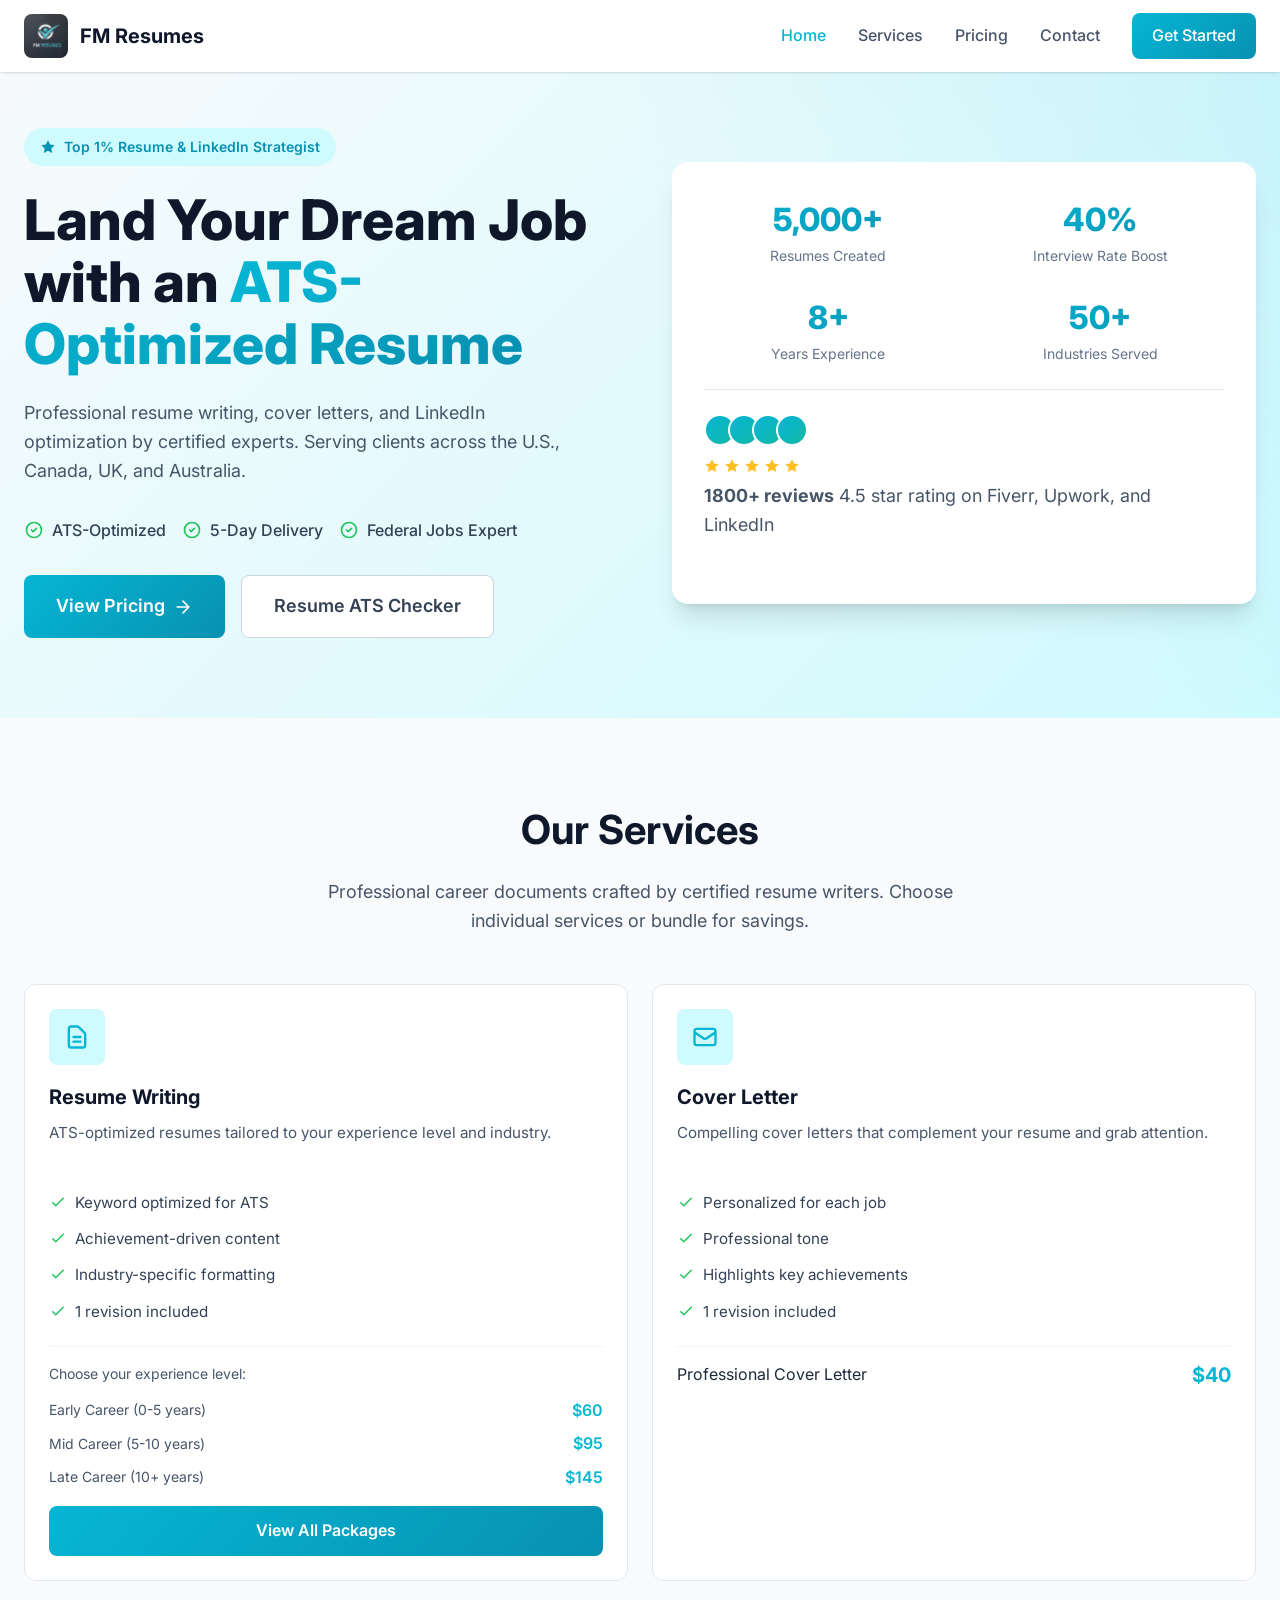
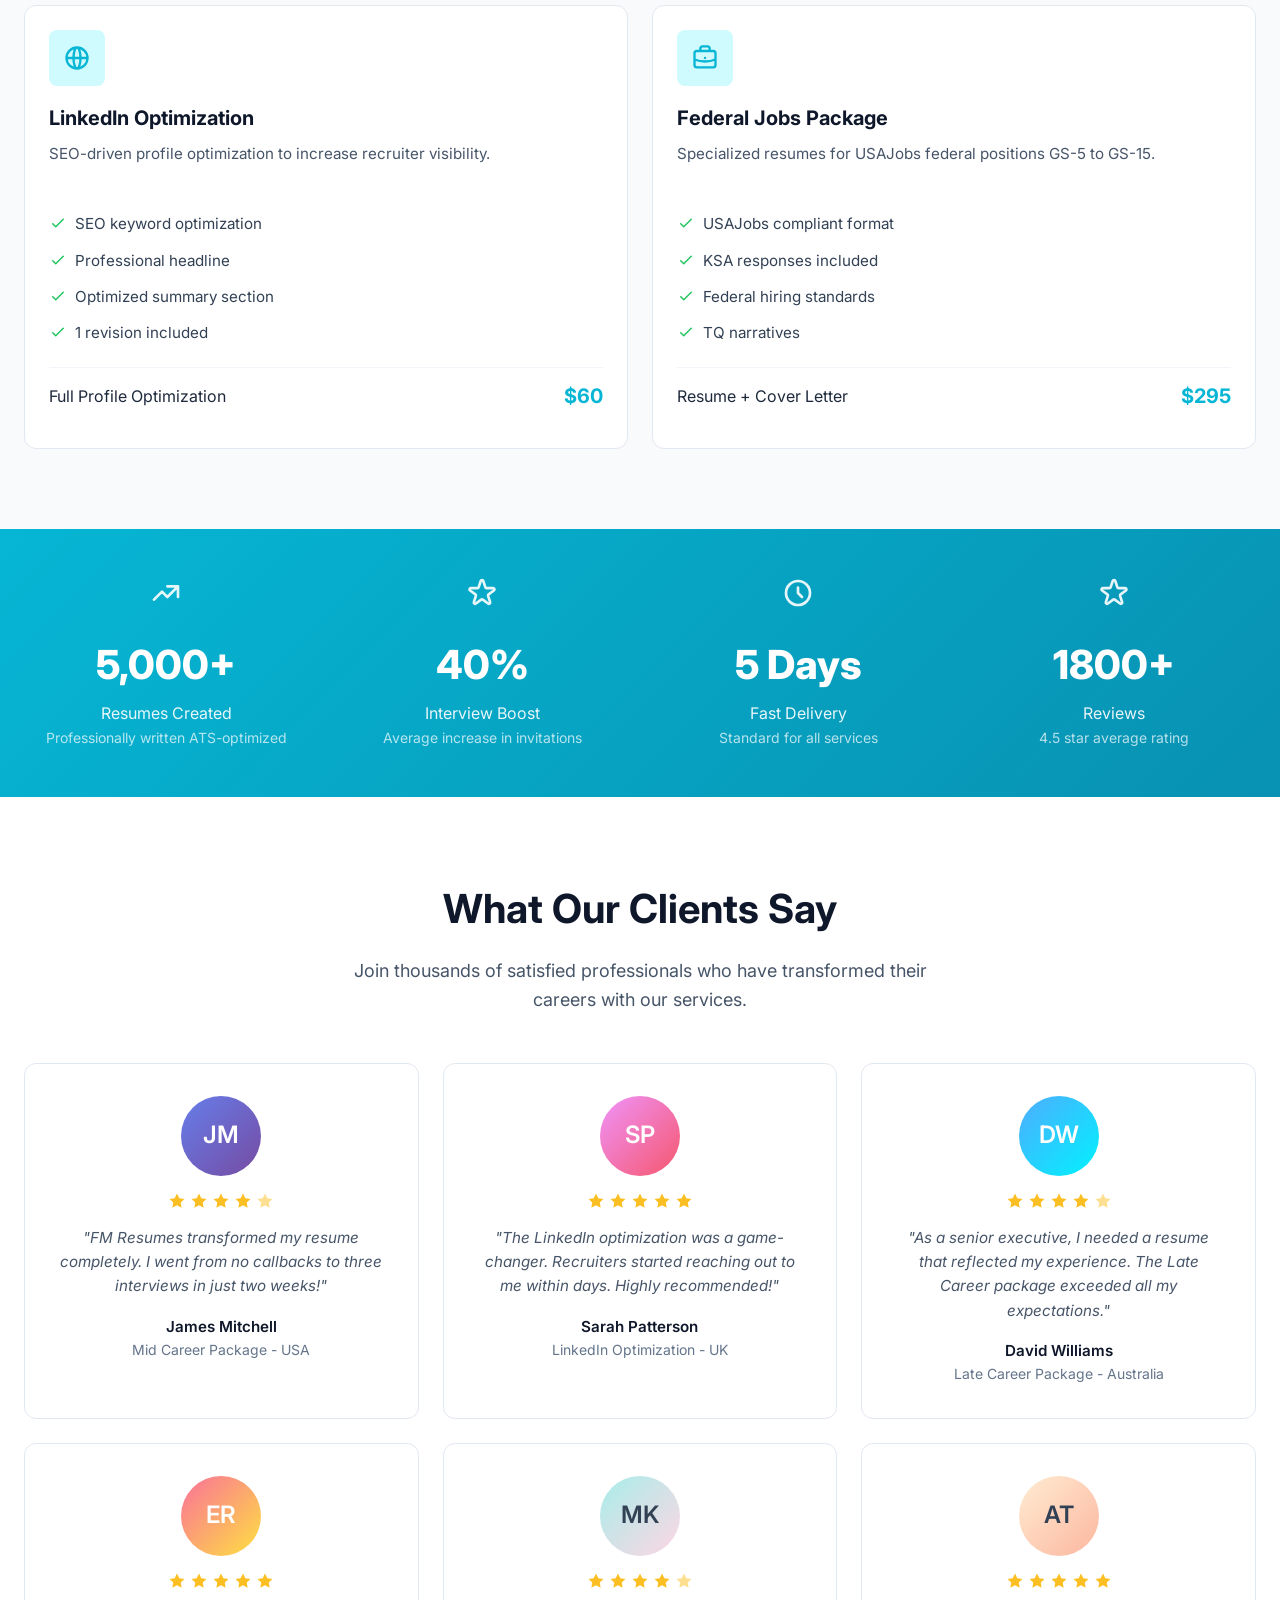
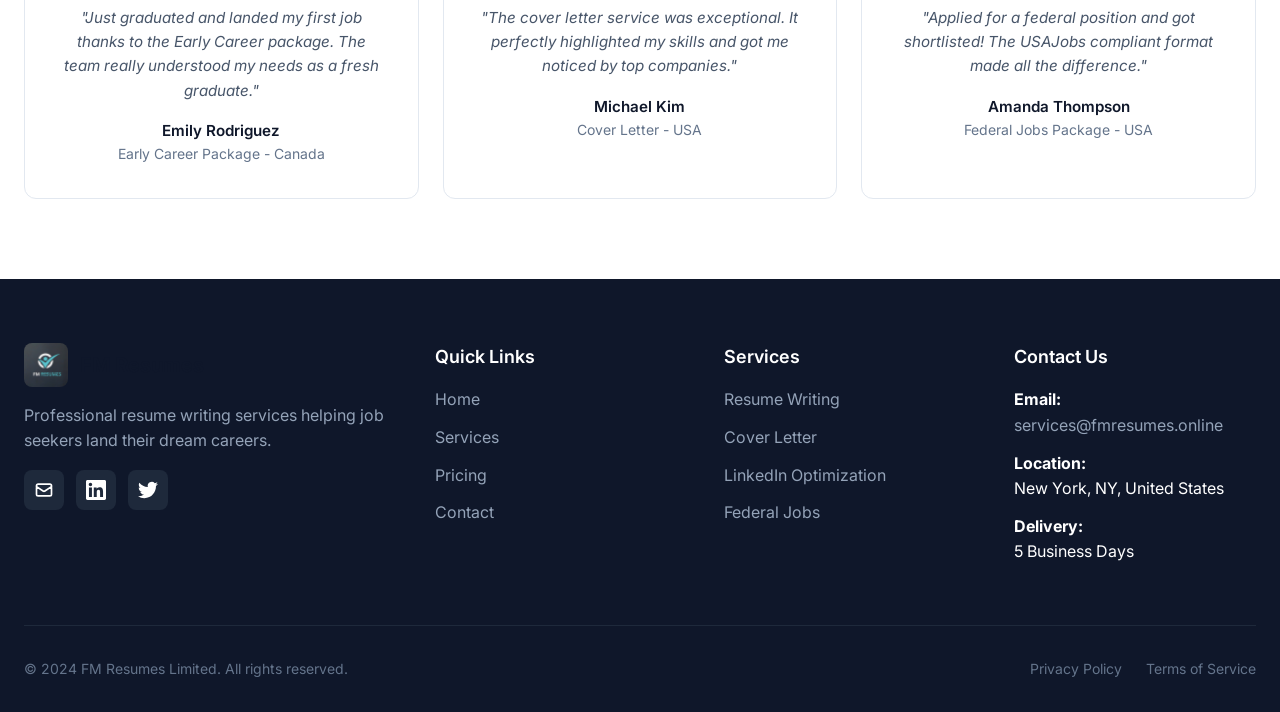
==== index.html @ dc16cf53 "Add files via upload" ====
<!DOCTYPE html>
<html lang="en">
<head>
    <link rel="icon" type="image/png" href="/favicon.png">
    <link rel="apple-touch-icon" href="/favicon.png">
    <meta charset="UTF-8">
    <meta name="viewport" content="width=device-width, initial-scale=1.0">
    <title>FM Resumes | Professional Resume Writing Services</title>
    <meta name="description" content="Professional resume writing services. ATS-optimized resumes, cover letters, and LinkedIn profiles. 5,000+ resumes created.">
    <link rel="stylesheet" href="style.css">
</head>
<body>
    <!-- Navigation -->
    <nav class="navbar">
        <div class="container">
            <a href="index.html" class="logo">
                <img src="logo.jpg" alt="FM Resumes">
                <span>FM Resumes</span>
            </a>
            <div class="nav-links">
                <a href="index.html" class="active">Home</a>
                <a href="services.html">Services</a>
                <a href="pricing.html">Pricing</a><a href="contact.html">Contact</a>
                <a href="pricing.html" class="nav-cta">Get Started</a>
            </div>
            <button class="mobile-menu-btn" aria-label="Toggle menu">
                <svg xmlns="http://www.w3.org/2000/svg" fill="none" viewBox="0 0 24 24" stroke="currentColor">
                    <path stroke-linecap="round" stroke-linejoin="round" stroke-width="2" d="M4 6h16M4 12h16M4 18h16" />
                </svg>
            </button>
        </div>
    </nav>

    <!-- Hero Section -->
    <section class="hero">
        <div class="container">
            <div class="hero-content">
                <div>
                    <div class="hero-badge">
                        <svg xmlns="http://www.w3.org/2000/svg" width="16" height="16" viewBox="0 0 24 24" fill="currentColor">
                            <path d="M12 2l3.09 6.26L22 9.27l-5 4.87 1.18 6.88L12 17.77l-6.18 3.25L7 14.14 2 9.27l6.91-1.01L12 2z"/>
                        </svg>
                        Top 1% Resume & LinkedIn Strategist
                    </div>
                    <h1>Land Your Dream Job with an <span>ATS-Optimized Resume</span></h1>
                    <p>Professional resume writing, cover letters, and LinkedIn optimization by certified experts. Serving clients across the U.S., Canada, UK, and Australia.</p>
                    <div class="hero-features">
                        <div class="hero-feature">
                            <svg xmlns="http://www.w3.org/2000/svg" fill="none" viewBox="0 0 24 24" stroke="currentColor">
                                <path stroke-linecap="round" stroke-linejoin="round" stroke-width="2" d="M9 12l2 2 4-4m6 2a9 9 0 11-18 0 9 9 0 0118 0z" />
                            </svg>
                            ATS-Optimized
                        </div>
                        <div class="hero-feature">
                            <svg xmlns="http://www.w3.org/2000/svg" fill="none" viewBox="0 0 24 24" stroke="currentColor">
                                <path stroke-linecap="round" stroke-linejoin="round" stroke-width="2" d="M9 12l2 2 4-4m6 2a9 9 0 11-18 0 9 9 0 0118 0z" />
                            </svg>
                            5-Day Delivery
                        </div>
                        <div class="hero-feature">
                            <svg xmlns="http://www.w3.org/2000/svg" fill="none" viewBox="0 0 24 24" stroke="currentColor">
                                <path stroke-linecap="round" stroke-linejoin="round" stroke-width="2" d="M9 12l2 2 4-4m6 2a9 9 0 11-18 0 9 9 0 0118 0z" />
                            </svg>
                            Federal Jobs Expert
                        </div>
                    </div>
                    <div class="hero-buttons">
                        <a href="pricing.html" class="btn btn-primary btn-large">
                            View Pricing
                            <svg xmlns="http://www.w3.org/2000/svg" width="20" height="20" viewBox="0 0 24 24" fill="none" stroke="currentColor" stroke-width="2" stroke-linecap="round" stroke-linejoin="round">
                                <path d="M5 12h14M12 5l7 7-7 7"/>
                            </svg>
                        </a>
                        <a href="ats-checker.html" class="btn btn-secondary btn-large">
                            Resume ATS Checker
                        </a>
                    </div>
                </div>
                <div class="hero-stats">
                    <div class="stats-grid">
                        <div class="stat-item">
                            <div class="stat-value">5,000+</div>
                            <div class="stat-label">Resumes Created</div>
                        </div>
                        <div class="stat-item">
                            <div class="stat-value">40%</div>
                            <div class="stat-label">Interview Rate Boost</div>
                        </div>
                        <div class="stat-item">
                            <div class="stat-value">8+</div>
                            <div class="stat-label">Years Experience</div>
                        </div>
                        <div class="stat-item">
                            <div class="stat-value">50+</div>
                            <div class="stat-label">Industries Served</div>
                        </div>
                    </div>
                    <div class="hero-testimonial">
                        <div class="avatar-group">
                            <div class="avatar"></div>
                            <div class="avatar"></div>
                            <div class="avatar"></div>
                            <div class="avatar"></div>
                        </div>
                        <div class="stars">
                            <svg xmlns="http://www.w3.org/2000/svg" viewBox="0 0 24 24"><path d="M12 2l3.09 6.26L22 9.27l-5 4.87 1.18 6.88L12 17.77l-6.18 3.25L7 14.14 2 9.27l6.91-1.01L12 2z"/></svg>
                            <svg xmlns="http://www.w3.org/2000/svg" viewBox="0 0 24 24"><path d="M12 2l3.09 6.26L22 9.27l-5 4.87 1.18 6.88L12 17.77l-6.18 3.25L7 14.14 2 9.27l6.91-1.01L12 2z"/></svg>
                            <svg xmlns="http://www.w3.org/2000/svg" viewBox="0 0 24 24"><path d="M12 2l3.09 6.26L22 9.27l-5 4.87 1.18 6.88L12 17.77l-6.18 3.25L7 14.14 2 9.27l6.91-1.01L12 2z"/></svg>
                            <svg xmlns="http://www.w3.org/2000/svg" viewBox="0 0 24 24"><path d="M12 2l3.09 6.26L22 9.27l-5 4.87 1.18 6.88L12 17.77l-6.18 3.25L7 14.14 2 9.27l6.91-1.01L12 2z"/></svg>
                            <svg xmlns="http://www.w3.org/2000/svg" viewBox="0 0 24 24"><path d="M12 2l3.09 6.26L22 9.27l-5 4.87 1.18 6.88L12 17.77l-6.18 3.25L7 14.14 2 9.27l6.91-1.01L12 2z"/></svg>
                        </div>
                        <p><strong>1800+ reviews</strong> 4.5 star rating on Fiverr, Upwork, and LinkedIn</p>
                    </div>
                </div>
            </div>
        </div>
    </section>

    <!-- Services Section -->
    <section class="section">
        <div class="container">
            <div class="section-header">
                <h2>Our Services</h2>
                <p>Professional career documents crafted by certified resume writers. Choose individual services or bundle for savings.</p>
            </div>
            <div class="grid-2">
                <div class="card">
                    <div class="card-header">
                        <div class="card-icon">
                            <svg xmlns="http://www.w3.org/2000/svg" fill="none" viewBox="0 0 24 24" stroke="currentColor">
                                <path stroke-linecap="round" stroke-linejoin="round" stroke-width="2" d="M9 12h6m-6 4h6m2 5H7a2 2 0 01-2-2V5a2 2 0 012-2h5.586a1 1 0 01.707.293l5.414 5.414a1 1 0 01.293.707V19a2 2 0 01-2 2z" />
                            </svg>
                        </div>
                        <h3>Resume Writing</h3>
                        <p>ATS-optimized resumes tailored to your experience level and industry.</p>
                    </div>
                    <div class="card-body">
                        <ul class="feature-list">
                            <li>
                                <svg xmlns="http://www.w3.org/2000/svg" fill="none" viewBox="0 0 24 24" stroke="currentColor">
                                    <path stroke-linecap="round" stroke-linejoin="round" stroke-width="2" d="M5 13l4 4L19 7" />
                                </svg>
                                Keyword optimized for ATS
                            </li>
                            <li>
                                <svg xmlns="http://www.w3.org/2000/svg" fill="none" viewBox="0 0 24 24" stroke="currentColor">
                                    <path stroke-linecap="round" stroke-linejoin="round" stroke-width="2" d="M5 13l4 4L19 7" />
                                </svg>
                                Achievement-driven content
                            </li>
                            <li>
                                <svg xmlns="http://www.w3.org/2000/svg" fill="none" viewBox="0 0 24 24" stroke="currentColor">
                                    <path stroke-linecap="round" stroke-linejoin="round" stroke-width="2" d="M5 13l4 4L19 7" />
                                </svg>
                                Industry-specific formatting
                            </li>
                            <li>
                                <svg xmlns="http://www.w3.org/2000/svg" fill="none" viewBox="0 0 24 24" stroke="currentColor">
                                    <path stroke-linecap="round" stroke-linejoin="round" stroke-width="2" d="M5 13l4 4L19 7" />
                                </svg>
                                1 revision included
                            </li>
                        </ul>
                        <div style="margin-top: 1rem; padding-top: 1rem; border-top: 1px solid var(--gray-100);">
                            <p style="font-size: 0.875rem; color: var(--gray-600); margin-bottom: 0.75rem;">Choose your experience level:</p>
                            <div style="display: flex; flex-direction: column; gap: 0.5rem;">
                                <div style="display: flex; justify-content: space-between; align-items: center;">
                                    <span style="font-size: 0.875rem; color: var(--gray-600);">Early Career (0-5 years)</span>
                                    <span style="font-weight: 600; color: var(--primary);">$60</span>
                                </div>
                                <div style="display: flex; justify-content: space-between; align-items: center;">
                                    <span style="font-size: 0.875rem; color: var(--gray-600);">Mid Career (5-10 years)</span>
                                    <span style="font-weight: 600; color: var(--primary);">$95</span>
                                </div>
                                <div style="display: flex; justify-content: space-between; align-items: center;">
                                    <span style="font-size: 0.875rem; color: var(--gray-600);">Late Career (10+ years)</span>
                                    <span style="font-weight: 600; color: var(--primary);">$145</span>
                                </div>
                            </div>
                        </div>
                        <div style="margin-top: 1rem;">
                            <a href="pricing.html" class="btn btn-primary btn-full">View All Packages</a>
                        </div>
                    </div>
                </div>

                <div class="card">
                    <div class="card-header">
                        <div class="card-icon">
                            <svg xmlns="http://www.w3.org/2000/svg" fill="none" viewBox="0 0 24 24" stroke="currentColor">
                                <path stroke-linecap="round" stroke-linejoin="round" stroke-width="2" d="M3 8l7.89 5.26a2 2 0 002.22 0L21 8M5 19h14a2 2 0 002-2V7a2 2 0 00-2-2H5a2 2 0 00-2 2v10a2 2 0 002 2z" />
                            </svg>
                        </div>
                        <h3>Cover Letter</h3>
                        <p>Compelling cover letters that complement your resume and grab attention.</p>
                    </div>
                    <div class="card-body">
                        <ul class="feature-list">
                            <li>
                                <svg xmlns="http://www.w3.org/2000/svg" fill="none" viewBox="0 0 24 24" stroke="currentColor">
                                    <path stroke-linecap="round" stroke-linejoin="round" stroke-width="2" d="M5 13l4 4L19 7" />
                                </svg>
                                Personalized for each job
                            </li>
                            <li>
                                <svg xmlns="http://www.w3.org/2000/svg" fill="none" viewBox="0 0 24 24" stroke="currentColor">
                                    <path stroke-linecap="round" stroke-linejoin="round" stroke-width="2" d="M5 13l4 4L19 7" />
                                </svg>
                                Professional tone
                            </li>
                            <li>
                                <svg xmlns="http://www.w3.org/2000/svg" fill="none" viewBox="0 0 24 24" stroke="currentColor">
                                    <path stroke-linecap="round" stroke-linejoin="round" stroke-width="2" d="M5 13l4 4L19 7" />
                                </svg>
                                Highlights key achievements
                            </li>
                            <li>
                                <svg xmlns="http://www.w3.org/2000/svg" fill="none" viewBox="0 0 24 24" stroke="currentColor">
                                    <path stroke-linecap="round" stroke-linejoin="round" stroke-width="2" d="M5 13l4 4L19 7" />
                                </svg>
                                1 revision included
                            </li>
                        </ul>
                        <div class="pricing-row">
                            <span>Professional Cover Letter</span>
                            <span class="price">$40</span>
                        </div>
                    </div>
                </div>

                <div class="card">
                    <div class="card-header">
                        <div class="card-icon">
                            <svg xmlns="http://www.w3.org/2000/svg" fill="none" viewBox="0 0 24 24" stroke="currentColor">
                                <path stroke-linecap="round" stroke-linejoin="round" stroke-width="2" d="M21 12a9 9 0 01-9 9m9-9a9 9 0 00-9-9m9 9H3m9 9a9 9 0 01-9-9m9 9c1.657 0 3-4.03 3-9s-1.343-9-3-9m0 18c-1.657 0-3-4.03-3-9s1.343-9 3-9m-9 9a9 9 0 019-9" />
                            </svg>
                        </div>
                        <h3>LinkedIn Optimization</h3>
                        <p>SEO-driven profile optimization to increase recruiter visibility.</p>
                    </div>
                    <div class="card-body">
                        <ul class="feature-list">
                            <li>
                                <svg xmlns="http://www.w3.org/2000/svg" fill="none" viewBox="0 0 24 24" stroke="currentColor">
                                    <path stroke-linecap="round" stroke-linejoin="round" stroke-width="2" d="M5 13l4 4L19 7" />
                                </svg>
                                SEO keyword optimization
                            </li>
                            <li>
                                <svg xmlns="http://www.w3.org/2000/svg" fill="none" viewBox="0 0 24 24" stroke="currentColor">
                                    <path stroke-linecap="round" stroke-linejoin="round" stroke-width="2" d="M5 13l4 4L19 7" />
                                </svg>
                                Professional headline
                            </li>
                            <li>
                                <svg xmlns="http://www.w3.org/2000/svg" fill="none" viewBox="0 0 24 24" stroke="currentColor">
                                    <path stroke-linecap="round" stroke-linejoin="round" stroke-width="2" d="M5 13l4 4L19 7" />
                                </svg>
                                Optimized summary section
                            </li>
                            <li>
                                <svg xmlns="http://www.w3.org/2000/svg" fill="none" viewBox="0 0 24 24" stroke="currentColor">
                                    <path stroke-linecap="round" stroke-linejoin="round" stroke-width="2" d="M5 13l4 4L19 7" />
                                </svg>
                                1 revision included
                            </li>
                        </ul>
                        <div class="pricing-row">
                            <span>Full Profile Optimization</span>
                            <span class="price">$60</span>
                        </div>
                    </div>
                </div>

                <div class="card">
                    <div class="card-header">
                        <div class="card-icon">
                            <svg xmlns="http://www.w3.org/2000/svg" fill="none" viewBox="0 0 24 24" stroke="currentColor">
                                <path stroke-linecap="round" stroke-linejoin="round" stroke-width="2" d="M21 13.255A23.931 23.931 0 0112 15c-3.183 0-6.22-.62-9-1.745M16 6V4a2 2 0 00-2-2h-4a2 2 0 00-2 2v2m4 6h.01M5 20h14a2 2 0 002-2V8a2 2 0 00-2-2H5a2 2 0 00-2 2v10a2 2 0 002 2z" />
                            </svg>
                        </div>
                        <h3>Federal Jobs Package</h3>
                        <p>Specialized resumes for USAJobs federal positions GS-5 to GS-15.</p>
                    </div>
                    <div class="card-body">
                        <ul class="feature-list">
                            <li>
                                <svg xmlns="http://www.w3.org/2000/svg" fill="none" viewBox="0 0 24 24" stroke="currentColor">
                                    <path stroke-linecap="round" stroke-linejoin="round" stroke-width="2" d="M5 13l4 4L19 7" />
                                </svg>
                                USAJobs compliant format
                            </li>
                            <li>
                                <svg xmlns="http://www.w3.org/2000/svg" fill="none" viewBox="0 0 24 24" stroke="currentColor">
                                    <path stroke-linecap="round" stroke-linejoin="round" stroke-width="2" d="M5 13l4 4L19 7" />
                                </svg>
                                KSA responses included
                            </li>
                            <li>
                                <svg xmlns="http://www.w3.org/2000/svg" fill="none" viewBox="0 0 24 24" stroke="currentColor">
                                    <path stroke-linecap="round" stroke-linejoin="round" stroke-width="2" d="M5 13l4 4L19 7" />
                                </svg>
                                Federal hiring standards
                            </li>
                            <li>
                                <svg xmlns="http://www.w3.org/2000/svg" fill="none" viewBox="0 0 24 24" stroke="currentColor">
                                    <path stroke-linecap="round" stroke-linejoin="round" stroke-width="2" d="M5 13l4 4L19 7" />
                                </svg>
                                TQ narratives
                            </li>
                        </ul>
                        <div class="pricing-row">
                            <span>Resume + Cover Letter</span>
                            <span class="price">$295</span>
                        </div>
                    </div>
                </div>
            </div>
        </div>
    </section>

    <!-- Stats Bar -->
    <section class="stats-bar">
        <div class="container">
            <div class="stats-bar-grid">
                <div class="stats-bar-item">
                    <svg xmlns="http://www.w3.org/2000/svg" fill="none" viewBox="0 0 24 24" stroke="currentColor">
                        <path stroke-linecap="round" stroke-linejoin="round" stroke-width="2" d="M13 7h8m0 0v8m0-8l-8 8-4-4-6 6" />
                    </svg>
                    <div class="stats-bar-value">5,000+</div>
                    <div class="stats-bar-label">Resumes Created</div>
                    <div class="stats-bar-desc">Professionally written ATS-optimized</div>
                </div>
                <div class="stats-bar-item">
                    <svg xmlns="http://www.w3.org/2000/svg" fill="none" viewBox="0 0 24 24" stroke="currentColor">
                        <path stroke-linecap="round" stroke-linejoin="round" stroke-width="2" d="M11.049 2.927c.3-.921 1.603-.921 1.902 0l1.519 4.674a1 1 0 00.95.69h4.915c.969 0 1.371 1.24.588 1.81l-3.976 2.888a1 1 0 00-.363 1.118l1.518 4.674c.3.922-.755 1.688-1.538 1.118l-3.976-2.888a1 1 0 00-1.176 0l-3.976 2.888c-.783.57-1.838-.197-1.538-1.118l1.518-4.674a1 1 0 00-.363-1.118l-3.976-2.888c-.784-.57-.38-1.81.588-1.81h4.914a1 1 0 00.951-.69l1.519-4.674z" />
                    </svg>
                    <div class="stats-bar-value">40%</div>
                    <div class="stats-bar-label">Interview Boost</div>
                    <div class="stats-bar-desc">Average increase in invitations</div>
                </div>
                <div class="stats-bar-item">
                    <svg xmlns="http://www.w3.org/2000/svg" fill="none" viewBox="0 0 24 24" stroke="currentColor">
                        <path stroke-linecap="round" stroke-linejoin="round" stroke-width="2" d="M12 8v4l3 3m6-3a9 9 0 11-18 0 9 9 0 0118 0z" />
                    </svg>
                    <div class="stats-bar-value">5 Days</div>
                    <div class="stats-bar-label">Fast Delivery</div>
                    <div class="stats-bar-desc">Standard for all services</div>
                </div>
                <div class="stats-bar-item">
                    <svg xmlns="http://www.w3.org/2000/svg" fill="none" viewBox="0 0 24 24" stroke="currentColor">
                        <path stroke-linecap="round" stroke-linejoin="round" stroke-width="2" d="M11.049 2.927c.3-.921 1.603-.921 1.902 0l1.519 4.674a1 1 0 00.95.69h4.915c.969 0 1.371 1.24.588 1.81l-3.976 2.888a1 1 0 00-.363 1.118l1.518 4.674c.3.922-.755 1.688-1.538 1.118l-3.976-2.888a1 1 0 00-1.176 0l-3.976 2.888c-.783.57-1.838-.197-1.538-1.118l1.518-4.674a1 1 0 00-.363-1.118l-3.976-2.888c-.784-.57-.38-1.81.588-1.81h4.914a1 1 0 00.951-.69l1.519-4.674z" />
                    </svg>
                    <div class="stats-bar-value">1800+</div>
                    <div class="stats-bar-label">Reviews</div>
                    <div class="stats-bar-desc">4.5 star average rating</div>
                </div>
            </div>
        </div>
    </section>


    <!-- Testimonials Section -->
    <section class="section" style="background: var(--white);">
        <div class="container">
            <div class="section-header">
                <h2>What Our Clients Say</h2>
                <p>Join thousands of satisfied professionals who have transformed their careers with our services.</p>
            </div>
            <div class="grid-3">
                <!-- Testimonial 1 -->
                <div class="card" style="text-align: center; padding: 2rem;">
                    <div style="width: 80px; height: 80px; border-radius: 50%; background: linear-gradient(135deg, #667eea 0%, #764ba2 100%); margin: 0 auto 1rem; display: flex; align-items: center; justify-content: center; color: white; font-size: 1.5rem; font-weight: 600;">JM</div>
                    <div class="stars" style="justify-content: center; margin-bottom: 1rem;">
                        <svg xmlns="http://www.w3.org/2000/svg" viewBox="0 0 24 24" style="width: 18px; height: 18px;"><path d="M12 2l3.09 6.26L22 9.27l-5 4.87 1.18 6.88L12 17.77l-6.18 3.25L7 14.14 2 9.27l6.91-1.01L12 2z"/></svg>
                        <svg xmlns="http://www.w3.org/2000/svg" viewBox="0 0 24 24" style="width: 18px; height: 18px;"><path d="M12 2l3.09 6.26L22 9.27l-5 4.87 1.18 6.88L12 17.77l-6.18 3.25L7 14.14 2 9.27l6.91-1.01L12 2z"/></svg>
                        <svg xmlns="http://www.w3.org/2000/svg" viewBox="0 0 24 24" style="width: 18px; height: 18px;"><path d="M12 2l3.09 6.26L22 9.27l-5 4.87 1.18 6.88L12 17.77l-6.18 3.25L7 14.14 2 9.27l6.91-1.01L12 2z"/></svg>
                        <svg xmlns="http://www.w3.org/2000/svg" viewBox="0 0 24 24" style="width: 18px; height: 18px;"><path d="M12 2l3.09 6.26L22 9.27l-5 4.87 1.18 6.88L12 17.77l-6.18 3.25L7 14.14 2 9.27l6.91-1.01L12 2z"/></svg>
                        <svg xmlns="http://www.w3.org/2000/svg" viewBox="0 0 24 24" style="width: 18px; height: 18px;"><path d="M12 2l3.09 6.26L22 9.27l-5 4.87 1.18 6.88L12 17.77l-6.18 3.25L7 14.14 2 9.27l6.91-1.01L12 2z" style="opacity: 0.5;"/></svg>
                    </div>
                    <p style="color: var(--gray-600); margin-bottom: 1rem; font-style: italic;">"FM Resumes transformed my resume completely. I went from no callbacks to three interviews in just two weeks!"</p>
                    <p style="font-weight: 600; color: var(--gray-900);">James Mitchell</p>
                    <p style="font-size: 0.875rem; color: var(--gray-500);">Mid Career Package - USA</p>
                </div>

                <!-- Testimonial 2 -->
                <div class="card" style="text-align: center; padding: 2rem;">
                    <div style="width: 80px; height: 80px; border-radius: 50%; background: linear-gradient(135deg, #f093fb 0%, #f5576c 100%); margin: 0 auto 1rem; display: flex; align-items: center; justify-content: center; color: white; font-size: 1.5rem; font-weight: 600;">SP</div>
                    <div class="stars" style="justify-content: center; margin-bottom: 1rem;">
                        <svg xmlns="http://www.w3.org/2000/svg" viewBox="0 0 24 24" style="width: 18px; height: 18px;"><path d="M12 2l3.09 6.26L22 9.27l-5 4.87 1.18 6.88L12 17.77l-6.18 3.25L7 14.14 2 9.27l6.91-1.01L12 2z"/></svg>
                        <svg xmlns="http://www.w3.org/2000/svg" viewBox="0 0 24 24" style="width: 18px; height: 18px;"><path d="M12 2l3.09 6.26L22 9.27l-5 4.87 1.18 6.88L12 17.77l-6.18 3.25L7 14.14 2 9.27l6.91-1.01L12 2z"/></svg>
                        <svg xmlns="http://www.w3.org/2000/svg" viewBox="0 0 24 24" style="width: 18px; height: 18px;"><path d="M12 2l3.09 6.26L22 9.27l-5 4.87 1.18 6.88L12 17.77l-6.18 3.25L7 14.14 2 9.27l6.91-1.01L12 2z"/></svg>
                        <svg xmlns="http://www.w3.org/2000/svg" viewBox="0 0 24 24" style="width: 18px; height: 18px;"><path d="M12 2l3.09 6.26L22 9.27l-5 4.87 1.18 6.88L12 17.77l-6.18 3.25L7 14.14 2 9.27l6.91-1.01L12 2z"/></svg>
                        <svg xmlns="http://www.w3.org/2000/svg" viewBox="0 0 24 24" style="width: 18px; height: 18px;"><path d="M12 2l3.09 6.26L22 9.27l-5 4.87 1.18 6.88L12 17.77l-6.18 3.25L7 14.14 2 9.27l6.91-1.01L12 2z"/></svg>
                    </div>
                    <p style="color: var(--gray-600); margin-bottom: 1rem; font-style: italic;">"The LinkedIn optimization was a game-changer. Recruiters started reaching out to me within days. Highly recommended!"</p>
                    <p style="font-weight: 600; color: var(--gray-900);">Sarah Patterson</p>
                    <p style="font-size: 0.875rem; color: var(--gray-500);">LinkedIn Optimization - UK</p>
                </div>

                <!-- Testimonial 3 -->
                <div class="card" style="text-align: center; padding: 2rem;">
                    <div style="width: 80px; height: 80px; border-radius: 50%; background: linear-gradient(135deg, #4facfe 0%, #00f2fe 100%); margin: 0 auto 1rem; display: flex; align-items: center; justify-content: center; color: white; font-size: 1.5rem; font-weight: 600;">DW</div>
                    <div class="stars" style="justify-content: center; margin-bottom: 1rem;">
                        <svg xmlns="http://www.w3.org/2000/svg" viewBox="0 0 24 24" style="width: 18px; height: 18px;"><path d="M12 2l3.09 6.26L22 9.27l-5 4.87 1.18 6.88L12 17.77l-6.18 3.25L7 14.14 2 9.27l6.91-1.01L12 2z"/></svg>
                        <svg xmlns="http://www.w3.org/2000/svg" viewBox="0 0 24 24" style="width: 18px; height: 18px;"><path d="M12 2l3.09 6.26L22 9.27l-5 4.87 1.18 6.88L12 17.77l-6.18 3.25L7 14.14 2 9.27l6.91-1.01L12 2z"/></svg>
                        <svg xmlns="http://www.w3.org/2000/svg" viewBox="0 0 24 24" style="width: 18px; height: 18px;"><path d="M12 2l3.09 6.26L22 9.27l-5 4.87 1.18 6.88L12 17.77l-6.18 3.25L7 14.14 2 9.27l6.91-1.01L12 2z"/></svg>
                        <svg xmlns="http://www.w3.org/2000/svg" viewBox="0 0 24 24" style="width: 18px; height: 18px;"><path d="M12 2l3.09 6.26L22 9.27l-5 4.87 1.18 6.88L12 17.77l-6.18 3.25L7 14.14 2 9.27l6.91-1.01L12 2z"/></svg>
                        <svg xmlns="http://www.w3.org/2000/svg" viewBox="0 0 24 24" style="width: 18px; height: 18px;"><path d="M12 2l3.09 6.26L22 9.27l-5 4.87 1.18 6.88L12 17.77l-6.18 3.25L7 14.14 2 9.27l6.91-1.01L12 2z" style="opacity: 0.5;"/></svg>
                    </div>
                    <p style="color: var(--gray-600); margin-bottom: 1rem; font-style: italic;">"As a senior executive, I needed a resume that reflected my experience. The Late Career package exceeded all my expectations."</p>
                    <p style="font-weight: 600; color: var(--gray-900);">David Williams</p>
                    <p style="font-size: 0.875rem; color: var(--gray-500);">Late Career Package - Australia</p>
                </div>

                <!-- Testimonial 4 -->
                <div class="card" style="text-align: center; padding: 2rem;">
                    <div style="width: 80px; height: 80px; border-radius: 50%; background: linear-gradient(135deg, #fa709a 0%, #fee140 100%); margin: 0 auto 1rem; display: flex; align-items: center; justify-content: center; color: white; font-size: 1.5rem; font-weight: 600;">ER</div>
                    <div class="stars" style="justify-content: center; margin-bottom: 1rem;">
                        <svg xmlns="http://www.w3.org/2000/svg" viewBox="0 0 24 24" style="width: 18px; height: 18px;"><path d="M12 2l3.09 6.26L22 9.27l-5 4.87 1.18 6.88L12 17.77l-6.18 3.25L7 14.14 2 9.27l6.91-1.01L12 2z"/></svg>
                        <svg xmlns="http://www.w3.org/2000/svg" viewBox="0 0 24 24" style="width: 18px; height: 18px;"><path d="M12 2l3.09 6.26L22 9.27l-5 4.87 1.18 6.88L12 17.77l-6.18 3.25L7 14.14 2 9.27l6.91-1.01L12 2z"/></svg>
                        <svg xmlns="http://www.w3.org/2000/svg" viewBox="0 0 24 24" style="width: 18px; height: 18px;"><path d="M12 2l3.09 6.26L22 9.27l-5 4.87 1.18 6.88L12 17.77l-6.18 3.25L7 14.14 2 9.27l6.91-1.01L12 2z"/></svg>
                        <svg xmlns="http://www.w3.org/2000/svg" viewBox="0 0 24 24" style="width: 18px; height: 18px;"><path d="M12 2l3.09 6.26L22 9.27l-5 4.87 1.18 6.88L12 17.77l-6.18 3.25L7 14.14 2 9.27l6.91-1.01L12 2z"/></svg>
                        <svg xmlns="http://www.w3.org/2000/svg" viewBox="0 0 24 24" style="width: 18px; height: 18px;"><path d="M12 2l3.09 6.26L22 9.27l-5 4.87 1.18 6.88L12 17.77l-6.18 3.25L7 14.14 2 9.27l6.91-1.01L12 2z"/></svg>
                    </div>
                    <p style="color: var(--gray-600); margin-bottom: 1rem; font-style: italic;">"Just graduated and landed my first job thanks to the Early Career package. The team really understood my needs as a fresh graduate."</p>
                    <p style="font-weight: 600; color: var(--gray-900);">Emily Rodriguez</p>
                    <p style="font-size: 0.875rem; color: var(--gray-500);">Early Career Package - Canada</p>
                </div>

                <!-- Testimonial 5 -->
                <div class="card" style="text-align: center; padding: 2rem;">
                    <div style="width: 80px; height: 80px; border-radius: 50%; background: linear-gradient(135deg, #a8edea 0%, #fed6e3 100%); margin: 0 auto 1rem; display: flex; align-items: center; justify-content: center; color: var(--gray-700); font-size: 1.5rem; font-weight: 600;">MK</div>
                    <div class="stars" style="justify-content: center; margin-bottom: 1rem;">
                        <svg xmlns="http://www.w3.org/2000/svg" viewBox="0 0 24 24" style="width: 18px; height: 18px;"><path d="M12 2l3.09 6.26L22 9.27l-5 4.87 1.18 6.88L12 17.77l-6.18 3.25L7 14.14 2 9.27l6.91-1.01L12 2z"/></svg>
                        <svg xmlns="http://www.w3.org/2000/svg" viewBox="0 0 24 24" style="width: 18px; height: 18px;"><path d="M12 2l3.09 6.26L22 9.27l-5 4.87 1.18 6.88L12 17.77l-6.18 3.25L7 14.14 2 9.27l6.91-1.01L12 2z"/></svg>
                        <svg xmlns="http://www.w3.org/2000/svg" viewBox="0 0 24 24" style="width: 18px; height: 18px;"><path d="M12 2l3.09 6.26L22 9.27l-5 4.87 1.18 6.88L12 17.77l-6.18 3.25L7 14.14 2 9.27l6.91-1.01L12 2z"/></svg>
                        <svg xmlns="http://www.w3.org/2000/svg" viewBox="0 0 24 24" style="width: 18px; height: 18px;"><path d="M12 2l3.09 6.26L22 9.27l-5 4.87 1.18 6.88L12 17.77l-6.18 3.25L7 14.14 2 9.27l6.91-1.01L12 2z"/></svg>
                        <svg xmlns="http://www.w3.org/2000/svg" viewBox="0 0 24 24" style="width: 18px; height: 18px;"><path d="M12 2l3.09 6.26L22 9.27l-5 4.87 1.18 6.88L12 17.77l-6.18 3.25L7 14.14 2 9.27l6.91-1.01L12 2z" style="opacity: 0.5;"/></svg>
                    </div>
                    <p style="color: var(--gray-600); margin-bottom: 1rem; font-style: italic;">"The cover letter service was exceptional. It perfectly highlighted my skills and got me noticed by top companies."</p>
                    <p style="font-weight: 600; color: var(--gray-900);">Michael Kim</p>
                    <p style="font-size: 0.875rem; color: var(--gray-500);">Cover Letter - USA</p>
                </div>

                <!-- Testimonial 6 -->
                <div class="card" style="text-align: center; padding: 2rem;">
                    <div style="width: 80px; height: 80px; border-radius: 50%; background: linear-gradient(135deg, #ffecd2 0%, #fcb69f 100%); margin: 0 auto 1rem; display: flex; align-items: center; justify-content: center; color: var(--gray-700); font-size: 1.5rem; font-weight: 600;">AT</div>
                    <div class="stars" style="justify-content: center; margin-bottom: 1rem;">
                        <svg xmlns="http://www.w3.org/2000/svg" viewBox="0 0 24 24" style="width: 18px; height: 18px;"><path d="M12 2l3.09 6.26L22 9.27l-5 4.87 1.18 6.88L12 17.77l-6.18 3.25L7 14.14 2 9.27l6.91-1.01L12 2z"/></svg>
                        <svg xmlns="http://www.w3.org/2000/svg" viewBox="0 0 24 24" style="width: 18px; height: 18px;"><path d="M12 2l3.09 6.26L22 9.27l-5 4.87 1.18 6.88L12 17.77l-6.18 3.25L7 14.14 2 9.27l6.91-1.01L12 2z"/></svg>
                        <svg xmlns="http://www.w3.org/2000/svg" viewBox="0 0 24 24" style="width: 18px; height: 18px;"><path d="M12 2l3.09 6.26L22 9.27l-5 4.87 1.18 6.88L12 17.77l-6.18 3.25L7 14.14 2 9.27l6.91-1.01L12 2z"/></svg>
                        <svg xmlns="http://www.w3.org/2000/svg" viewBox="0 0 24 24" style="width: 18px; height: 18px;"><path d="M12 2l3.09 6.26L22 9.27l-5 4.87 1.18 6.88L12 17.77l-6.18 3.25L7 14.14 2 9.27l6.91-1.01L12 2z"/></svg>
                        <svg xmlns="http://www.w3.org/2000/svg" viewBox="0 0 24 24" style="width: 18px; height: 18px;"><path d="M12 2l3.09 6.26L22 9.27l-5 4.87 1.18 6.88L12 17.77l-6.18 3.25L7 14.14 2 9.27l6.91-1.01L12 2z"/></svg>
                    </div>
                    <p style="color: var(--gray-600); margin-bottom: 1rem; font-style: italic;">"Applied for a federal position and got shortlisted! The USAJobs compliant format made all the difference."</p>
                    <p style="font-weight: 600; color: var(--gray-900);">Amanda Thompson</p>
                    <p style="font-size: 0.875rem; color: var(--gray-500);">Federal Jobs Package - USA</p>
                </div>
            </div>
        </div>
    </section>

    <!-- Footer -->
    <footer class="footer">
        <div class="container">
            <div class="footer-grid">
                <div class="footer-brand">
                    <a href="index.html" class="logo">
                        <img src="logo.jpg" alt="FM Resumes">
                        <span>FM Resumes</span>
                    </a>
                    <p>Professional resume writing services helping job seekers land their dream careers.</p>
                    <div class="footer-social">
                        <a href="mailto:services@fmresumes.online" aria-label="Email">
                            <svg xmlns="http://www.w3.org/2000/svg" fill="none" viewBox="0 0 24 24" stroke="currentColor">
                                <path stroke-linecap="round" stroke-linejoin="round" stroke-width="2" d="M3 8l7.89 5.26a2 2 0 002.22 0L21 8M5 19h14a2 2 0 002-2V7a2 2 0 00-2-2H5a2 2 0 00-2 2v10a2 2 0 002 2z" />
                            </svg>
                        </a>
                        <a href="#" aria-label="LinkedIn">
                            <svg xmlns="http://www.w3.org/2000/svg" fill="currentColor" viewBox="0 0 24 24">
                                <path d="M20.447 20.452h-3.554v-5.569c0-1.328-.027-3.037-1.852-3.037-1.853 0-2.136 1.445-2.136 2.939v5.667H9.351V9h3.414v1.561h.046c.477-.9 1.637-1.85 3.37-1.85 3.601 0 4.267 2.37 4.267 5.455v6.286zM5.337 7.433c-1.144 0-2.063-.926-2.063-2.065 0-1.138.92-2.063 2.063-2.063 1.14 0 2.064.925 2.064 2.063 0 1.139-.925 2.065-2.064 2.065zm1.782 13.019H3.555V9h3.564v11.452zM22.225 0H1.771C.792 0 0 .774 0 1.729v20.542C0 23.227.792 24 1.771 24h20.451C23.2 24 24 23.227 24 22.271V1.729C24 .774 23.2 0 22.222 0h.003z"/>
                            </svg>
                        </a>
                        <a href="#" aria-label="Twitter">
                            <svg xmlns="http://www.w3.org/2000/svg" fill="currentColor" viewBox="0 0 24 24">
                                <path d="M23.953 4.57a10 10 0 01-2.825.775 4.958 4.958 0 002.163-2.723c-.951.555-2.005.959-3.127 1.184a4.92 4.92 0 00-8.384 4.482C7.69 8.095 4.067 6.13 1.64 3.162a4.822 4.822 0 00-.666 2.475c0 1.71.87 3.213 2.188 4.096a4.904 4.904 0 01-2.228-.616v.06a4.923 4.923 0 003.946 4.827 4.996 4.996 0 01-2.212.085 4.936 4.936 0 004.604 3.417 9.867 9.867 0 01-6.102 2.105c-.39 0-.779-.023-1.17-.067a13.995 13.995 0 007.557 2.209c9.053 0 13.998-7.496 13.998-13.985 0-.21 0-.42-.015-.63A9.935 9.935 0 0024 4.59z"/>
                            </svg>
                        </a>
                    </div>
                </div>
                <div>
                    <h4>Quick Links</h4>
                    <ul class="footer-links">
                        <li><a href="index.html">Home</a></li>
                        <li><a href="services.html">Services</a></li>
                        <li><a href="pricing.html">Pricing</a></li>
                        <li></li>
                        <li><a href="contact.html">Contact</a></li>
                    </ul>
                </div>
                <div>
                    <h4>Services</h4>
                    <ul class="footer-links">
                        <li><a href="early-career.html">Resume Writing</a></li>
                        <li><a href="services.html">Cover Letter</a></li>
                        <li><a href="services.html">LinkedIn Optimization</a></li>
                        <li><a href="services.html">Federal Jobs</a></li>
                        <li></li>
                    </ul>
                </div>
                <div>
                    <h4>Contact Us</h4>
                    <ul class="footer-links">
                        <li><strong>Email:</strong><br><a href="mailto:services@fmresumes.online">services@fmresumes.online</a></li>
                        <li><strong>Location:</strong><br>New York, NY, United States</li>
                        <li><strong>Delivery:</strong><br>5 Business Days</li>
                    </ul>
                </div>
            </div>
            <div class="footer-bottom">
                <p>&copy; 2024 FM Resumes Limited. All rights reserved.</p>
                <div class="footer-bottom-links">
                    <a href="#">Privacy Policy</a>
                    <a href="#">Terms of Service</a>
                </div>
            </div>
        </div>
    </footer>

    <script src="main.js"></script>
</body>
</html>
---- style.css ----
/* FM Resumes - Main Stylesheet */
@import url('https://fonts.googleapis.com/css2?family=Inter:wght@300;400;500;600;700;800&display=swap');

:root {
    --primary: #06b6d4;
    --primary-dark: #0891b2;
    --primary-light: #cffafe;
    --secondary: #1e293b;
    --accent: #14b8a6;
    --success: #22c55e;
    --warning: #f59e0b;
    --danger: #ef4444;
    --gray-50: #f8fafc;
    --gray-100: #f1f5f9;
    --gray-200: #e2e8f0;
    --gray-300: #cbd5e1;
    --gray-400: #94a3b8;
    --gray-500: #64748b;
    --gray-600: #475569;
    --gray-700: #334155;
    --gray-800: #1e293b;
    --gray-900: #0f172a;
    --white: #ffffff;
    --shadow-sm: 0 1px 2px 0 rgb(0 0 0 / 0.05);
    --shadow: 0 1px 3px 0 rgb(0 0 0 / 0.1), 0 1px 2px -1px rgb(0 0 0 / 0.1);
    --shadow-md: 0 4px 6px -1px rgb(0 0 0 / 0.1), 0 2px 4px -2px rgb(0 0 0 / 0.1);
    --shadow-lg: 0 10px 15px -3px rgb(0 0 0 / 0.1), 0 4px 6px -4px rgb(0 0 0 / 0.1);
    --shadow-xl: 0 20px 25px -5px rgb(0 0 0 / 0.1), 0 8px 10px -6px rgb(0 0 0 / 0.1);
    --radius: 0.5rem;
    --radius-lg: 0.75rem;
    --radius-xl: 1rem;
}

* {
    margin: 0;
    padding: 0;
    box-sizing: border-box;
}

html {
    scroll-behavior: smooth;
}

body {
    font-family: 'Inter', -apple-system, BlinkMacSystemFont, 'Segoe UI', sans-serif;
    font-size: 16px;
    line-height: 1.6;
    color: var(--gray-800);
    background-color: var(--gray-50);
}

a {
    text-decoration: none;
    color: inherit;
}

ul {
    list-style: none;
}

img {
    max-width: 100%;
    height: auto;
}

/* Container */
.container {
    max-width: 1280px;
    margin: 0 auto;
    padding: 0 1.5rem;
}

/* Navigation */
.navbar {
    position: fixed;
    top: 0;
    left: 0;
    right: 0;
    background: var(--white);
    box-shadow: var(--shadow);
    z-index: 1000;
    transition: all 0.3s ease;
}

.navbar .container {
    display: flex;
    align-items: center;
    justify-content: space-between;
    height: 72px;
}

.logo {
    display: flex;
    align-items: center;
    gap: 0.75rem;
}

.logo img {
    width: 44px;
    height: 44px;
    border-radius: var(--radius);
    object-fit: cover;
}

.logo span {
    font-size: 1.25rem;
    font-weight: 700;
    color: var(--gray-900);
}

.nav-links {
    display: flex;
    align-items: center;
    gap: 2rem;
}

.nav-links a {
    font-weight: 500;
    color: var(--gray-600);
    transition: color 0.2s;
}

.nav-links a:hover,
.nav-links a.active {
    color: var(--primary);
}

.nav-cta {
    background: linear-gradient(135deg, var(--primary) 0%, var(--primary-dark) 100%);
    color: var(--white) !important;
    padding: 0.625rem 1.25rem;
    border-radius: var(--radius);
    font-weight: 600;
    transition: opacity 0.2s;
}

.nav-cta:hover {
    opacity: 0.9;
}

.mobile-menu-btn {
    display: none;
    background: none;
    border: none;
    cursor: pointer;
    padding: 0.5rem;
}

.mobile-menu-btn svg {
    width: 24px;
    height: 24px;
    color: var(--gray-700);
}

/* Buttons */
.btn {
    display: inline-flex;
    align-items: center;
    justify-content: center;
    gap: 0.5rem;
    padding: 0.75rem 1.5rem;
    font-size: 1rem;
    font-weight: 600;
    border-radius: var(--radius);
    border: none;
    cursor: pointer;
    transition: all 0.2s;
}

.btn-primary {
    background: linear-gradient(135deg, var(--primary) 0%, var(--primary-dark) 100%);
    color: var(--white);
}

.btn-primary:hover {
    opacity: 0.9;
    transform: translateY(-1px);
    box-shadow: var(--shadow-md);
}

.btn-secondary {
    background: var(--white);
    color: var(--gray-700);
    border: 1px solid var(--gray-300);
}

.btn-secondary:hover {
    background: var(--gray-50);
    border-color: var(--gray-400);
}

.btn-large {
    padding: 1rem 2rem;
    font-size: 1.125rem;
}

.btn-full {
    width: 100%;
}

/* Hero Section */
.hero {
    padding: 8rem 0 5rem;
    background: linear-gradient(135deg, var(--gray-50) 0%, var(--primary-light) 100%);
    position: relative;
    overflow: hidden;
}

.hero::before {
    content: '';
    position: absolute;
    top: 0;
    right: 0;
    width: 50%;
    height: 100%;
    background: linear-gradient(225deg, rgba(6, 182, 212, 0.1) 0%, transparent 60%);
}

.hero-content {
    display: grid;
    grid-template-columns: 1fr 1fr;
    gap: 4rem;
    align-items: center;
    position: relative;
    z-index: 1;
}

.hero-badge {
    display: inline-flex;
    align-items: center;
    gap: 0.5rem;
    background: var(--primary-light);
    color: var(--primary-dark);
    padding: 0.5rem 1rem;
    border-radius: 9999px;
    font-size: 0.875rem;
    font-weight: 600;
    margin-bottom: 1.5rem;
}

.hero h1 {
    font-size: 3.5rem;
    font-weight: 800;
    line-height: 1.1;
    color: var(--gray-900);
    margin-bottom: 1.5rem;
}

.hero h1 span {
    background: linear-gradient(135deg, var(--primary) 0%, var(--primary-dark) 100%);
    -webkit-background-clip: text;
    -webkit-text-fill-color: transparent;
    background-clip: text;
}

.hero p {
    font-size: 1.125rem;
    color: var(--gray-600);
    margin-bottom: 2rem;
    max-width: 540px;
}

.hero-features {
    display: flex;
    flex-wrap: wrap;
    gap: 1rem;
    margin-bottom: 2rem;
}

.hero-feature {
    display: flex;
    align-items: center;
    gap: 0.5rem;
    color: var(--gray-700);
    font-weight: 500;
}

.hero-feature svg {
    width: 20px;
    height: 20px;
    color: var(--success);
}

.hero-buttons {
    display: flex;
    gap: 1rem;
    flex-wrap: wrap;
}

.hero-stats {
    background: var(--white);
    border-radius: var(--radius-xl);
    padding: 2rem;
    box-shadow: var(--shadow-xl);
}

.stats-grid {
    display: grid;
    grid-template-columns: repeat(2, 1fr);
    gap: 1.5rem;
    margin-bottom: 1.5rem;
}

.stat-item {
    text-align: center;
}

.stat-value {
    font-size: 2rem;
    font-weight: 800;
    background: linear-gradient(135deg, var(--primary) 0%, var(--primary-dark) 100%);
    -webkit-background-clip: text;
    -webkit-text-fill-color: transparent;
    background-clip: text;
}

.stat-label {
    font-size: 0.875rem;
    color: var(--gray-500);
}

.hero-testimonial {
    padding-top: 1.5rem;
    border-top: 1px solid var(--gray-200);
}

.avatar-group {
    display: flex;
    margin-bottom: 0.75rem;
}

.avatar-group .avatar {
    width: 32px;
    height: 32px;
    border-radius: 50%;
    background: linear-gradient(135deg, var(--primary) 0%, var(--accent) 100%);
    border: 2px solid var(--white);
    margin-left: -8px;
}

.avatar-group .avatar:first-child {
    margin-left: 0;
}

.stars {
    display: flex;
    gap: 0.25rem;
    margin-bottom: 0.5rem;
}

.stars svg {
    width: 16px;
    height: 16px;
    color: #fbbf24;
    fill: #fbbf24;
}

/* Section Styles */
.section {
    padding: 5rem 0;
}

.section-header {
    text-align: center;
    max-width: 640px;
    margin: 0 auto 3rem;
}

.section-header h2 {
    font-size: 2.5rem;
    font-weight: 700;
    color: var(--gray-900);
    margin-bottom: 1rem;
}

.section-header p {
    font-size: 1.125rem;
    color: var(--gray-600);
}

/* Cards */
.card {
    background: var(--white);
    border-radius: var(--radius-lg);
    border: 1px solid var(--gray-200);
    overflow: hidden;
    transition: all 0.3s ease;
}

.card:hover {
    border-color: var(--primary);
    box-shadow: var(--shadow-lg);
    transform: translateY(-2px);
}

.card-header {
    padding: 1.5rem;
}

.card-body {
    padding: 0 1.5rem 1.5rem;
}

.card-icon {
    width: 56px;
    height: 56px;
    background: var(--primary-light);
    border-radius: var(--radius);
    display: flex;
    align-items: center;
    justify-content: center;
    margin-bottom: 1rem;
}

.card-icon svg {
    width: 28px;
    height: 28px;
    color: var(--primary);
}

.card h3 {
    font-size: 1.25rem;
    font-weight: 700;
    color: var(--gray-900);
    margin-bottom: 0.5rem;
}

.card p {
    color: var(--gray-600);
    font-size: 0.95rem;
}

/* Feature List */
.feature-list {
    margin: 1rem 0;
}

.feature-list li {
    display: flex;
    align-items: flex-start;
    gap: 0.5rem;
    padding: 0.375rem 0;
    color: var(--gray-700);
    font-size: 0.95rem;
}

.feature-list li svg {
    width: 18px;
    height: 18px;
    color: var(--success);
    flex-shrink: 0;
    margin-top: 2px;
}

/* Pricing */
.pricing-row {
    display: flex;
    justify-content: space-between;
    align-items: center;
    padding: 0.75rem 0;
    border-top: 1px solid var(--gray-100);
}

.pricing-card {
    position: relative;
}

.pricing-card.featured {
    border-color: var(--primary);
    box-shadow: var(--shadow-lg);
    transform: scale(1.02);
    padding-top: 2.5rem;
}

.pricing-badge {
    position: absolute;
    top: 1rem;
    left: 50%;
    transform: translateX(-50%);
    background: linear-gradient(135deg, var(--primary) 0%, var(--primary-dark) 100%);
    color: white;
    padding: 0.375rem 1rem;
    border-radius: 9999px;
    font-size: 0.875rem;
    font-weight: 600;
    white-space: nowrap;
    z-index: 1;
}

.price {
    font-size: 1.25rem;
    font-weight: 700;
    color: var(--primary);
}

/* Grid Layouts */
.grid-2 {
    display: grid;
    grid-template-columns: repeat(2, 1fr);
    gap: 1.5rem;
}

.grid-3 {
    display: grid;
    grid-template-columns: repeat(3, 1fr);
    gap: 1.5rem;
}

.grid-4 {
    display: grid;
    grid-template-columns: repeat(4, 1fr);
    gap: 1.5rem;
}

/* Stats Bar */
.stats-bar {
    background: linear-gradient(135deg, var(--primary) 0%, var(--primary-dark) 100%);
    padding: 3rem 0;
    color: var(--white);
}

.stats-bar-grid {
    display: grid;
    grid-template-columns: repeat(4, 1fr);
    gap: 2rem;
    text-align: center;
}

.stats-bar-item svg {
    width: 32px;
    height: 32px;
    margin: 0 auto 1rem;
    opacity: 0.9;
}

.stats-bar-value {
    font-size: 2.5rem;
    font-weight: 800;
    margin-bottom: 0.25rem;
}

.stats-bar-label {
    font-size: 1rem;
    opacity: 0.9;
}

.stats-bar-desc {
    font-size: 0.875rem;
    opacity: 0.7;
}

/* Forms */
.form-group {
    margin-bottom: 1.5rem;
}

.form-label {
    display: block;
    font-weight: 600;
    color: var(--gray-700);
    margin-bottom: 0.5rem;
}

.form-input,
.form-textarea,
.form-select {
    width: 100%;
    padding: 0.75rem 1rem;
    border: 1px solid var(--gray-300);
    border-radius: var(--radius);
    font-size: 1rem;
    font-family: inherit;
    transition: all 0.2s;
}

.form-input:focus,
.form-textarea:focus,
.form-select:focus {
    outline: none;
    border-color: var(--primary);
    box-shadow: 0 0 0 3px var(--primary-light);
}

.form-textarea {
    resize: vertical;
    min-height: 120px;
}

/* Checkbox */
.checkbox-group {
    display: flex;
    align-items: center;
    gap: 0.75rem;
    padding: 0.75rem;
    border: 1px solid var(--gray-200);
    border-radius: var(--radius);
    cursor: pointer;
    transition: all 0.2s;
}

.checkbox-group:hover {
    border-color: var(--primary);
    background: var(--primary-light);
}

.checkbox-group input[type="checkbox"] {
    width: 20px;
    height: 20px;
    accent-color: var(--primary);
}

.checkbox-group .checkbox-price {
    margin-left: auto;
    font-weight: 600;
    color: var(--primary);
}

/* Upload Area */
.upload-area {
    border: 2px dashed var(--gray-300);
    border-radius: var(--radius-lg);
    padding: 3rem;
    text-align: center;
    cursor: pointer;
    transition: all 0.2s;
}

.upload-area:hover {
    border-color: var(--primary);
    background: var(--primary-light);
}

.upload-area svg {
    width: 48px;
    height: 48px;
    color: var(--gray-400);
    margin-bottom: 1rem;
}

.upload-area p {
    color: var(--gray-700);
    font-weight: 500;
    margin-bottom: 0.5rem;
}

.upload-area span {
    color: var(--gray-500);
    font-size: 0.875rem;
}

/* Progress Bar */
.progress-container {
    margin: 1.5rem 0;
}

.progress-bar {
    height: 8px;
    background: var(--gray-200);
    border-radius: 9999px;
    overflow: hidden;
}

.progress-fill {
    height: 100%;
    background: linear-gradient(135deg, var(--primary) 0%, var(--primary-dark) 100%);
    border-radius: 9999px;
    transition: width 0.3s ease;
}

/* ATS Score Circle */
.score-circle {
    position: relative;
    width: 160px;
    height: 160px;
    margin: 0 auto 2rem;
}

.score-circle svg {
    transform: rotate(-90deg);
}

.score-circle-bg {
    fill: none;
    stroke: var(--gray-200);
    stroke-width: 12;
}

.score-circle-fill {
    fill: none;
    stroke-width: 12;
    stroke-linecap: round;
    transition: stroke-dasharray 0.5s ease;
}

.score-value {
    position: absolute;
    top: 50%;
    left: 50%;
    transform: translate(-50%, -50%);
    font-size: 2.5rem;
    font-weight: 800;
}

.score-label {
    text-align: center;
    font-size: 0.875rem;
    color: var(--gray-500);
}

/* Badges */
.badge {
    display: inline-flex;
    align-items: center;
    padding: 0.375rem 0.875rem;
    border-radius: 9999px;
    font-size: 0.875rem;
    font-weight: 600;
}

.badge-success {
    background: #dcfce7;
    color: #166534;
}

.badge-warning {
    background: #fef3c7;
    color: #92400e;
}

.badge-danger {
    background: #fee2e2;
    color: #991b1b;
}

/* Footer */
.footer {
    background: var(--gray-900);
    color: var(--white);
    padding: 4rem 0 2rem;
}

.footer-grid {
    display: grid;
    grid-template-columns: 1.5fr repeat(3, 1fr);
    gap: 3rem;
    margin-bottom: 3rem;
}

.footer-brand p {
    color: var(--gray-400);
    margin: 1rem 0;
}

.footer-social {
    display: flex;
    gap: 0.75rem;
}

.footer-social a {
    width: 40px;
    height: 40px;
    background: var(--gray-800);
    border-radius: var(--radius);
    display: flex;
    align-items: center;
    justify-content: center;
    transition: all 0.2s;
}

.footer-social a:hover {
    background: var(--primary);
}

.footer-social svg {
    width: 20px;
    height: 20px;
}

.footer h4 {
    font-size: 1.125rem;
    font-weight: 600;
    margin-bottom: 1rem;
}

.footer-links li {
    margin-bottom: 0.75rem;
}

.footer-links a {
    color: var(--gray-400);
    transition: color 0.2s;
}

.footer-links a:hover {
    color: var(--white);
}

.footer-bottom {
    padding-top: 2rem;
    border-top: 1px solid var(--gray-800);
    display: flex;
    justify-content: space-between;
    align-items: center;
    flex-wrap: wrap;
    gap: 1rem;
}

.footer-bottom p {
    color: var(--gray-500);
    font-size: 0.875rem;
}

.footer-bottom-links {
    display: flex;
    gap: 1.5rem;
}

.footer-bottom-links a {
    color: var(--gray-500);
    font-size: 0.875rem;
    transition: color 0.2s;
}

.footer-bottom-links a:hover {
    color: var(--white);
}

/* Page Header */
.page-header {
    padding: 7rem 0 3rem;
    background: linear-gradient(135deg, var(--gray-50) 0%, var(--primary-light) 100%);
    text-align: center;
}

.page-header h1 {
    font-size: 2.5rem;
    font-weight: 800;
    color: var(--gray-900);
    margin-bottom: 0.75rem;
}

.page-header p {
    font-size: 1.125rem;
    color: var(--gray-600);
    max-width: 600px;
    margin: 0 auto;
}

/* Package Builder */
.package-builder {
    display: grid;
    grid-template-columns: 1fr 1fr;
    gap: 3rem;
    max-width: 1000px;
    margin: 0 auto;
}

.package-options {
    background: var(--white);
    border-radius: var(--radius-lg);
    padding: 2rem;
    box-shadow: var(--shadow);
}

.package-options h3 {
    font-size: 1.25rem;
    font-weight: 700;
    margin-bottom: 1.5rem;
    color: var(--gray-900);
}

.option-item {
    margin-bottom: 1rem;
}

.option-item.included {
    opacity: 0.7;
}

.option-item.included input {
    accent-color: var(--success);
}

.package-summary {
    background: var(--white);
    border-radius: var(--radius-lg);
    padding: 2rem;
    box-shadow: var(--shadow);
    height: fit-content;
    position: sticky;
    top: 100px;
}

.package-summary h3 {
    font-size: 1.25rem;
    font-weight: 700;
    margin-bottom: 1.5rem;
    color: var(--gray-900);
}

.summary-row {
    display: flex;
    justify-content: space-between;
    padding: 0.75rem 0;
    border-bottom: 1px solid var(--gray-100);
}

.summary-row.total {
    border-top: 2px solid var(--gray-200);
    border-bottom: none;
    margin-top: 0.5rem;
    padding-top: 1rem;
    font-size: 1.25rem;
    font-weight: 700;
}

.summary-row.total span:last-child {
    color: var(--primary);
}

/* Checkout */
.checkout-grid {
    display: grid;
    grid-template-columns: 1.5fr 1fr;
    gap: 3rem;
    max-width: 1100px;
    margin: 0 auto;
}

.checkout-form {
    background: var(--white);
    border-radius: var(--radius-lg);
    padding: 2rem;
    box-shadow: var(--shadow);
}

.checkout-summary {
    background: var(--white);
    border-radius: var(--radius-lg);
    padding: 2rem;
    box-shadow: var(--shadow);
    height: fit-content;
}

/* Modal */
.modal-overlay {
    position: fixed;
    inset: 0;
    background: rgba(0, 0, 0, 0.5);
    display: flex;
    align-items: center;
    justify-content: center;
    padding: 1.5rem;
    z-index: 2000;
    opacity: 0;
    visibility: hidden;
    transition: all 0.3s;
}

.modal-overlay.active {
    opacity: 1;
    visibility: visible;
}

.modal {
    background: var(--white);
    border-radius: var(--radius-xl);
    padding: 2rem 2rem 2.25rem;
    max-width: 420px;
    width: min(92vw, 420px);
    max-height: calc(100vh - 3rem);
    text-align: center;
    transform: scale(0.9);
    transition: transform 0.3s;
    display: flex;
    flex-direction: column;
    align-items: center;
}

.modal-overlay.active .modal {
    transform: scale(1);
}

.modal-icon {
    width: 80px;
    height: 80px;
    background: var(--success);
    border-radius: 50%;
    display: flex;
    align-items: center;
    justify-content: center;
    margin: 0 auto 1.5rem;
}

.modal-icon svg {
    width: 40px;
    height: 40px;
    color: var(--white);
}

.modal h3 {
    font-size: 1.5rem;
    font-weight: 700;
    color: var(--gray-900);
    margin-bottom: 0.75rem;
}

.modal p {
    color: var(--gray-600);
    margin-bottom: 1rem;
}

.order-ref {
    background: var(--gray-100);
    padding: 1rem;
    border-radius: var(--radius);
    font-family: monospace;
    font-size: 1.125rem;
    color: var(--gray-800);
    margin-bottom: 1.5rem;
}

/* Responsive */
@media (max-width: 1024px) {
    .hero-content {
        grid-template-columns: 1fr;
        gap: 3rem;
    }

    .hero h1 {
        font-size: 2.5rem;
    }

    .grid-4 {
        grid-template-columns: repeat(2, 1fr);
    }

    .stats-bar-grid {
        grid-template-columns: repeat(2, 1fr);
    }

    .footer-grid {
        grid-template-columns: repeat(2, 1fr);
    }

    .package-builder,
    .checkout-grid {
        grid-template-columns: 1fr;
    }

    .package-summary {
        position: static;
    }
}

@media (max-width: 768px) {
    .nav-links {
        display: none;
        position: absolute;
        top: 72px;
        left: 0;
        right: 0;
        background: var(--white);
        flex-direction: column;
        padding: 1.5rem;
        gap: 1rem;
        box-shadow: var(--shadow-lg);
    }

    .nav-links.active {
        display: flex;
    }

    .mobile-menu-btn {
        display: block;
    }

    .hero {
        padding: 6rem 0 3rem;
    }

    .hero h1 {
        font-size: 2rem;
    }

    .section-header h2 {
        font-size: 1.75rem;
    }

    .grid-2,
    .grid-3,
    .grid-4 {
        grid-template-columns: 1fr;
    }

    .stats-bar-grid {
        grid-template-columns: 1fr;
        gap: 2rem;
    }

    .footer-grid {
        grid-template-columns: 1fr;
    }

    .footer-bottom {
        flex-direction: column;
        text-align: center;
    }

    .page-header h1 {
        font-size: 1.75rem;
    }

    .pricing-card.featured {
        transform: none;
        padding-top: 2.25rem;
    }

    .pricing-badge {
        font-size: 0.8rem;
        padding: 0.325rem 0.85rem;
    }
}

@media (max-width: 480px) {
    .hero-buttons {
        flex-direction: column;
    }

    .btn {
        width: 100%;
    }

    .stats-grid {
        grid-template-columns: 1fr;
    }

    .modal-overlay {
        padding: 1rem;
    }

    .modal {
        padding: 1.5rem;
        max-height: calc(100vh - 2rem);
    }

    .modal-icon {
        width: 64px;
        height: 64px;
        margin-bottom: 1rem;
    }

    .modal-icon svg {
        width: 32px;
        height: 32px;
    }
}
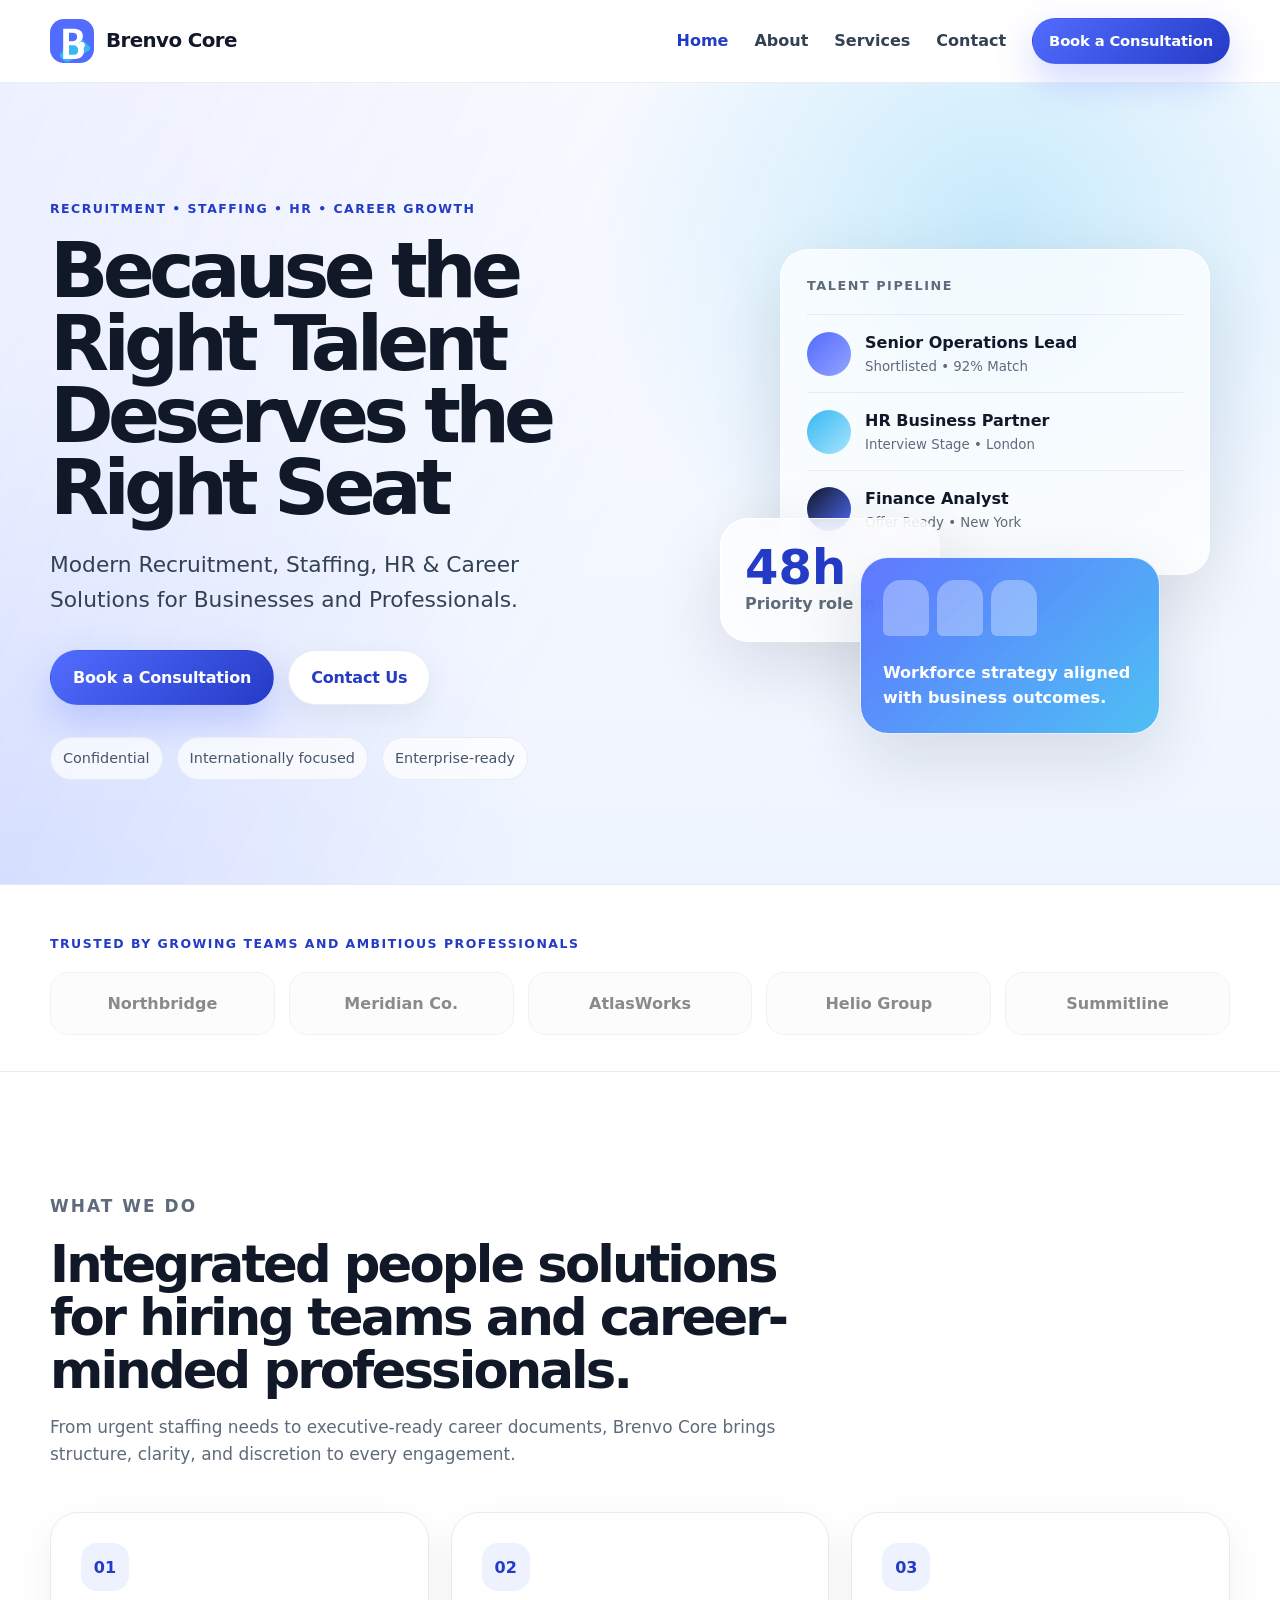
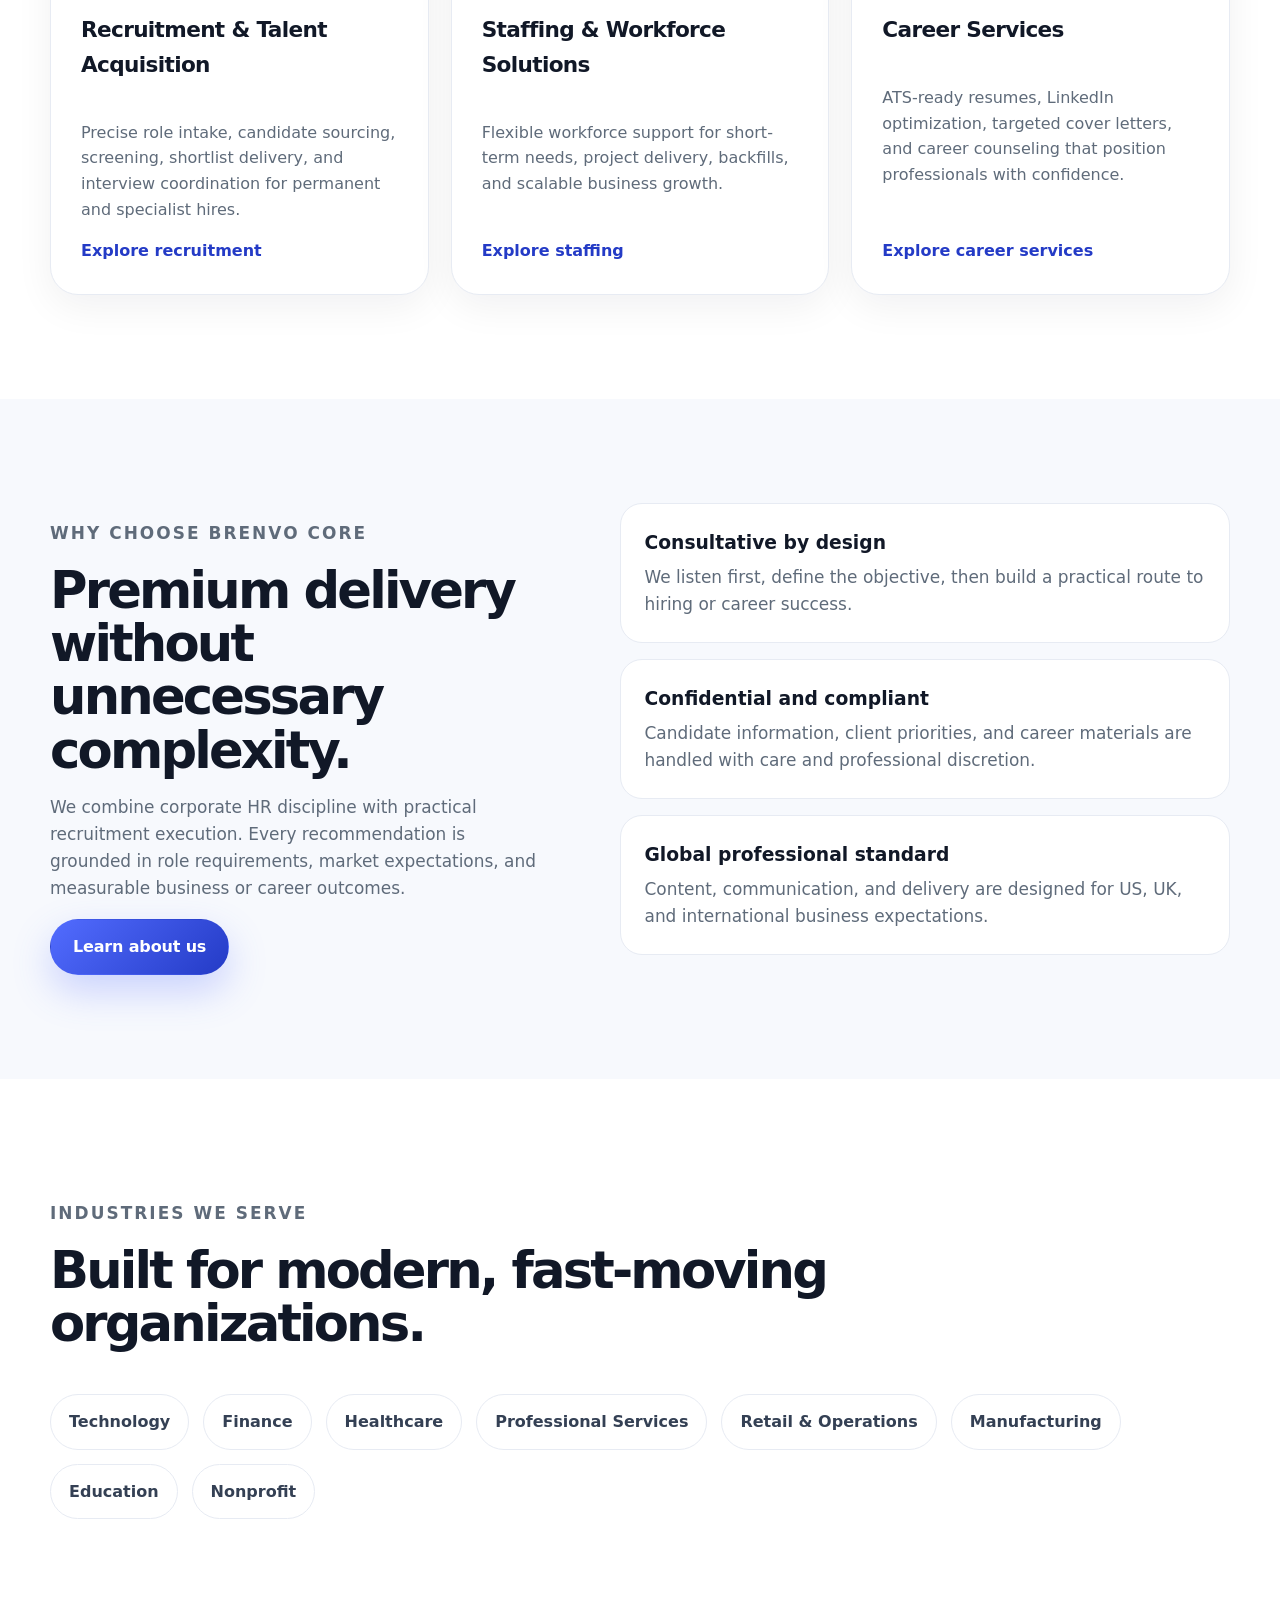
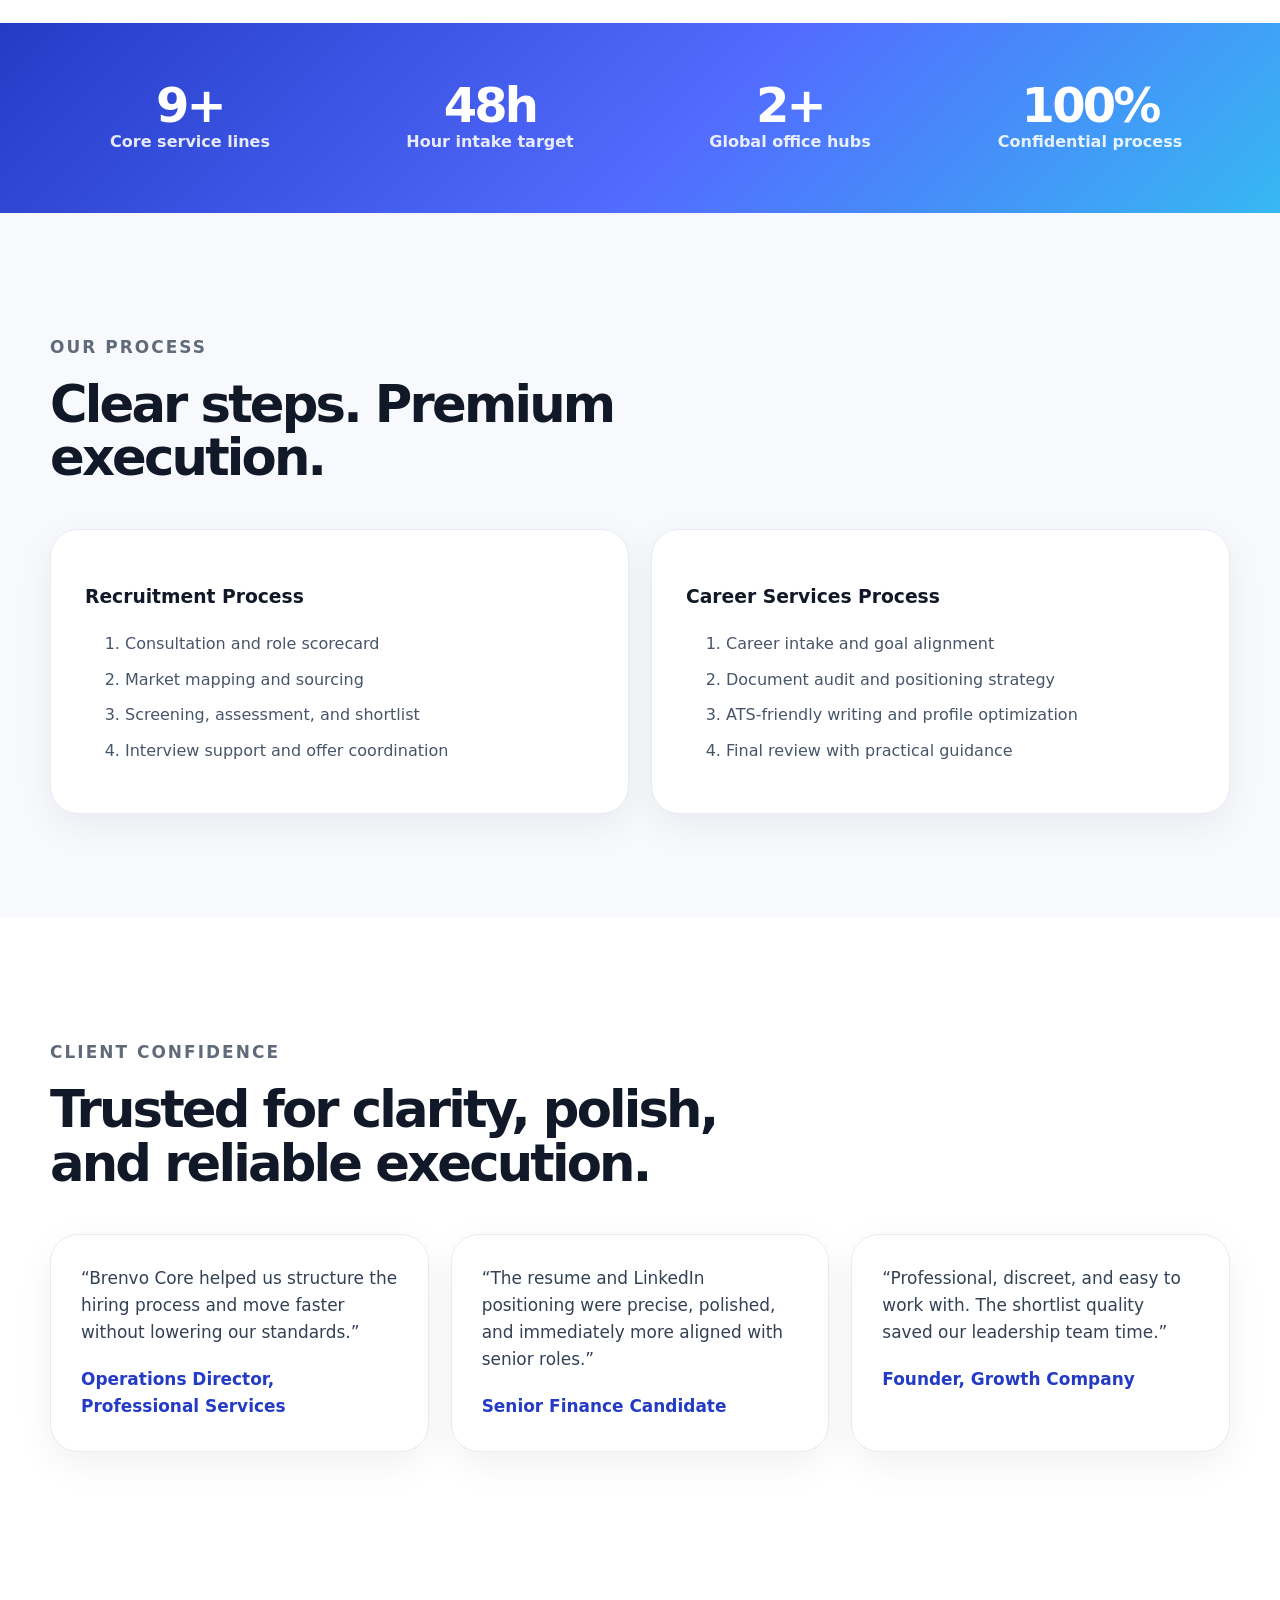
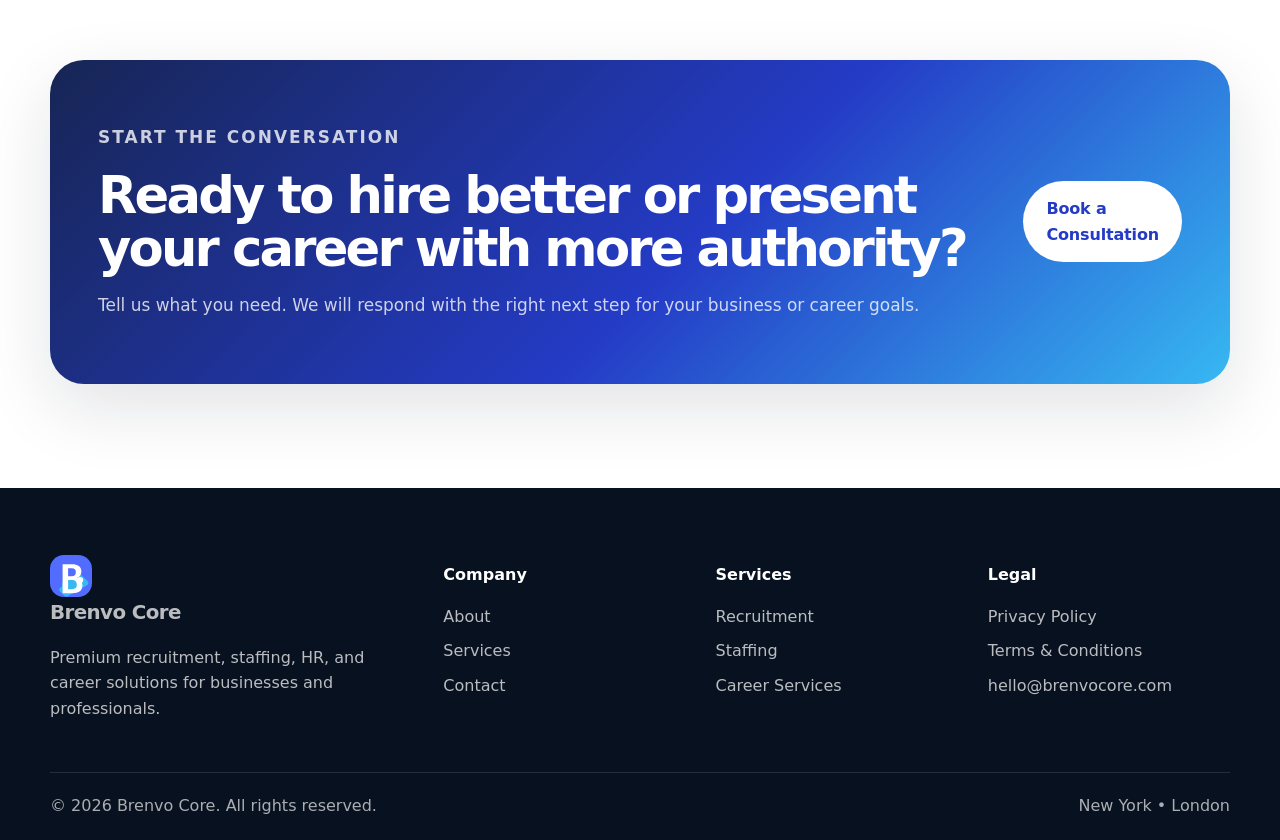
==== commit d16d7d5b: "Build Brenvo Core corporate website" ====
--- a/index.html
+++ b/index.html
@@ -1,533 +1,158 @@
 <!DOCTYPE html>
 <html lang="en">
 <head>
-    <link rel="icon" type="image/png" href="/favicon.png">
-    <link rel="apple-touch-icon" href="/favicon.png">
-    <meta charset="UTF-8">
-    <meta name="viewport" content="width=device-width, initial-scale=1.0">
-    <title>FM Resumes | Professional Resume Writing Services</title>
-    <meta name="description" content="Professional resume writing services. ATS-optimized resumes, cover letters, and LinkedIn profiles. 5,000+ resumes created.">
-    <link rel="stylesheet" href="style.css">
+  <meta charset="UTF-8">
+  <meta name="viewport" content="width=device-width, initial-scale=1.0">
+  <title>Brenvo Core | Recruitment, Staffing, HR & Career Solutions</title>
+  <meta name="description" content="Brenvo Core delivers premium recruitment, staffing, HR solutions, resume writing, LinkedIn optimization, cover letters, career counseling, talent acquisition, and workforce consulting.">
+  <meta name="keywords" content="recruitment agency, staffing company, HR solutions, resume writing services, career counseling, LinkedIn optimization, talent acquisition, workforce solutions">
+  <link rel="canonical" href="https://brenvocore.com/">
+  <meta property="og:title" content="Brenvo Core | Right Talent. Right Seat.">
+  <meta property="og:description" content="Modern Recruitment, Staffing, HR & Career Solutions for Businesses and Professionals.">
+  <meta property="og:type" content="website">
+  <link rel="icon" type="image/svg+xml" href="favicon.svg">
+  <link rel="apple-touch-icon" href="favicon.svg">
+  <link rel="stylesheet" href="style.css">
 </head>
 <body>
-    <!-- Navigation -->
-    <nav class="navbar">
-        <div class="container">
-            <a href="index.html" class="logo">
-                <img src="logo.jpg" alt="FM Resumes">
-                <span>FM Resumes</span>
-            </a>
-            <div class="nav-links">
-                <a href="index.html" class="active">Home</a>
-                <a href="services.html">Services</a>
-                <a href="pricing.html">Pricing</a><a href="contact.html">Contact</a>
-                <a href="pricing.html" class="nav-cta">Get Started</a>
-            </div>
-            <button class="mobile-menu-btn" aria-label="Toggle menu">
-                <svg xmlns="http://www.w3.org/2000/svg" fill="none" viewBox="0 0 24 24" stroke="currentColor">
-                    <path stroke-linecap="round" stroke-linejoin="round" stroke-width="2" d="M4 6h16M4 12h16M4 18h16" />
-                </svg>
-            </button>
+  <a class="skip-link" href="#main">Skip to content</a>
+  <header class="site-header" data-header>
+    <nav class="nav container" aria-label="Primary navigation">
+      <a class="brand" href="index.html" aria-label="Brenvo Core home"><img src="logo.svg" alt="Brenvo Core logo"><span>Brenvo Core</span></a>
+      <button class="nav-toggle" type="button" aria-expanded="false" aria-controls="nav-menu"><span></span><span></span><span></span><span class="sr-only">Menu</span></button>
+      <div class="nav-menu" id="nav-menu">
+        <a href="index.html" aria-current="page">Home</a>
+        <a href="about.html">About</a>
+        <a href="services.html">Services</a>
+        <a href="contact.html">Contact</a>
+        <a class="btn btn-small btn-primary" href="contact.html#consultation">Book a Consultation</a>
+      </div>
+    </nav>
+  </header>
+
+  <main id="main">
+    <section class="hero section-pad">
+      <div class="hero-bg" aria-hidden="true"></div>
+      <div class="container hero-grid">
+        <div class="hero-copy reveal">
+          <p class="eyebrow">Recruitment • Staffing • HR • Career Growth</p>
+          <h1>Because the Right Talent Deserves the Right Seat</h1>
+          <p class="lead">Modern Recruitment, Staffing, HR & Career Solutions for Businesses and Professionals.</p>
+          <div class="hero-actions">
+            <a class="btn btn-primary" href="contact.html#consultation">Book a Consultation</a>
+            <a class="btn btn-secondary" href="contact.html">Contact Us</a>
+          </div>
+          <div class="assurance-row" aria-label="Service assurances">
+            <span>Confidential</span><span>Internationally focused</span><span>Enterprise-ready</span>
+          </div>
         </div>
-    </nav>
-
-    <!-- Hero Section -->
-    <section class="hero">
-        <div class="container">
-            <div class="hero-content">
-                <div>
-                    <div class="hero-badge">
-                        <svg xmlns="http://www.w3.org/2000/svg" width="16" height="16" viewBox="0 0 24 24" fill="currentColor">
-                            <path d="M12 2l3.09 6.26L22 9.27l-5 4.87 1.18 6.88L12 17.77l-6.18 3.25L7 14.14 2 9.27l6.91-1.01L12 2z"/>
-                        </svg>
-                        Top 1% Resume & LinkedIn Strategist
-                    </div>
-                    <h1>Land Your Dream Job with an <span>ATS-Optimized Resume</span></h1>
-                    <p>Professional resume writing, cover letters, and LinkedIn optimization by certified experts. Serving clients across the U.S., Canada, UK, and Australia.</p>
-                    <div class="hero-features">
-                        <div class="hero-feature">
-                            <svg xmlns="http://www.w3.org/2000/svg" fill="none" viewBox="0 0 24 24" stroke="currentColor">
-                                <path stroke-linecap="round" stroke-linejoin="round" stroke-width="2" d="M9 12l2 2 4-4m6 2a9 9 0 11-18 0 9 9 0 0118 0z" />
-                            </svg>
-                            ATS-Optimized
-                        </div>
-                        <div class="hero-feature">
-                            <svg xmlns="http://www.w3.org/2000/svg" fill="none" viewBox="0 0 24 24" stroke="currentColor">
-                                <path stroke-linecap="round" stroke-linejoin="round" stroke-width="2" d="M9 12l2 2 4-4m6 2a9 9 0 11-18 0 9 9 0 0118 0z" />
-                            </svg>
-                            5-Day Delivery
-                        </div>
-                        <div class="hero-feature">
-                            <svg xmlns="http://www.w3.org/2000/svg" fill="none" viewBox="0 0 24 24" stroke="currentColor">
-                                <path stroke-linecap="round" stroke-linejoin="round" stroke-width="2" d="M9 12l2 2 4-4m6 2a9 9 0 11-18 0 9 9 0 0118 0z" />
-                            </svg>
-                            Federal Jobs Expert
-                        </div>
-                    </div>
-                    <div class="hero-buttons">
-                        <a href="pricing.html" class="btn btn-primary btn-large">
-                            View Pricing
-                            <svg xmlns="http://www.w3.org/2000/svg" width="20" height="20" viewBox="0 0 24 24" fill="none" stroke="currentColor" stroke-width="2" stroke-linecap="round" stroke-linejoin="round">
-                                <path d="M5 12h14M12 5l7 7-7 7"/>
-                            </svg>
-                        </a>
-                        <a href="ats-checker.html" class="btn btn-secondary btn-large">
-                            Resume ATS Checker
-                        </a>
-                    </div>
-                </div>
-                <div class="hero-stats">
-                    <div class="stats-grid">
-                        <div class="stat-item">
-                            <div class="stat-value">5,000+</div>
-                            <div class="stat-label">Resumes Created</div>
-                        </div>
-                        <div class="stat-item">
-                            <div class="stat-value">40%</div>
-                            <div class="stat-label">Interview Rate Boost</div>
-                        </div>
-                        <div class="stat-item">
-                            <div class="stat-value">8+</div>
-                            <div class="stat-label">Years Experience</div>
-                        </div>
-                        <div class="stat-item">
-                            <div class="stat-value">50+</div>
-                            <div class="stat-label">Industries Served</div>
-                        </div>
-                    </div>
-                    <div class="hero-testimonial">
-                        <div class="avatar-group">
-                            <div class="avatar"></div>
-                            <div class="avatar"></div>
-                            <div class="avatar"></div>
-                            <div class="avatar"></div>
-                        </div>
-                        <div class="stars">
-                            <svg xmlns="http://www.w3.org/2000/svg" viewBox="0 0 24 24"><path d="M12 2l3.09 6.26L22 9.27l-5 4.87 1.18 6.88L12 17.77l-6.18 3.25L7 14.14 2 9.27l6.91-1.01L12 2z"/></svg>
-                            <svg xmlns="http://www.w3.org/2000/svg" viewBox="0 0 24 24"><path d="M12 2l3.09 6.26L22 9.27l-5 4.87 1.18 6.88L12 17.77l-6.18 3.25L7 14.14 2 9.27l6.91-1.01L12 2z"/></svg>
-                            <svg xmlns="http://www.w3.org/2000/svg" viewBox="0 0 24 24"><path d="M12 2l3.09 6.26L22 9.27l-5 4.87 1.18 6.88L12 17.77l-6.18 3.25L7 14.14 2 9.27l6.91-1.01L12 2z"/></svg>
-                            <svg xmlns="http://www.w3.org/2000/svg" viewBox="0 0 24 24"><path d="M12 2l3.09 6.26L22 9.27l-5 4.87 1.18 6.88L12 17.77l-6.18 3.25L7 14.14 2 9.27l6.91-1.01L12 2z"/></svg>
-                            <svg xmlns="http://www.w3.org/2000/svg" viewBox="0 0 24 24"><path d="M12 2l3.09 6.26L22 9.27l-5 4.87 1.18 6.88L12 17.77l-6.18 3.25L7 14.14 2 9.27l6.91-1.01L12 2z"/></svg>
-                        </div>
-                        <p><strong>1800+ reviews</strong> 4.5 star rating on Fiverr, Upwork, and LinkedIn</p>
-                    </div>
-                </div>
-            </div>
+        <div class="hero-visual reveal" aria-label="Professional workforce visual">
+          <div class="glass-panel talent-card">
+            <div class="mini-label">Talent Pipeline</div>
+            <div class="profile-row"><span class="avatar"></span><div><strong>Senior Operations Lead</strong><small>Shortlisted • 92% Match</small></div></div>
+            <div class="profile-row"><span class="avatar cyan"></span><div><strong>HR Business Partner</strong><small>Interview Stage • London</small></div></div>
+            <div class="profile-row"><span class="avatar dark"></span><div><strong>Finance Analyst</strong><small>Offer Ready • New York</small></div></div>
+          </div>
+          <div class="glass-panel metric-card"><strong>48h</strong><span>Priority role intake</span></div>
+          <div class="glass-panel office-card"><span></span><span></span><span></span><b>Workforce strategy aligned with business outcomes.</b></div>
         </div>
+      </div>
     </section>
 
-    <!-- Services Section -->
-    <section class="section">
-        <div class="container">
-            <div class="section-header">
-                <h2>Our Services</h2>
-                <p>Professional career documents crafted by certified resume writers. Choose individual services or bundle for savings.</p>
-            </div>
-            <div class="grid-2">
-                <div class="card">
-                    <div class="card-header">
-                        <div class="card-icon">
-                            <svg xmlns="http://www.w3.org/2000/svg" fill="none" viewBox="0 0 24 24" stroke="currentColor">
-                                <path stroke-linecap="round" stroke-linejoin="round" stroke-width="2" d="M9 12h6m-6 4h6m2 5H7a2 2 0 01-2-2V5a2 2 0 012-2h5.586a1 1 0 01.707.293l5.414 5.414a1 1 0 01.293.707V19a2 2 0 01-2 2z" />
-                            </svg>
-                        </div>
-                        <h3>Resume Writing</h3>
-                        <p>ATS-optimized resumes tailored to your experience level and industry.</p>
-                    </div>
-                    <div class="card-body">
-                        <ul class="feature-list">
-                            <li>
-                                <svg xmlns="http://www.w3.org/2000/svg" fill="none" viewBox="0 0 24 24" stroke="currentColor">
-                                    <path stroke-linecap="round" stroke-linejoin="round" stroke-width="2" d="M5 13l4 4L19 7" />
-                                </svg>
-                                Keyword optimized for ATS
-                            </li>
-                            <li>
-                                <svg xmlns="http://www.w3.org/2000/svg" fill="none" viewBox="0 0 24 24" stroke="currentColor">
-                                    <path stroke-linecap="round" stroke-linejoin="round" stroke-width="2" d="M5 13l4 4L19 7" />
-                                </svg>
-                                Achievement-driven content
-                            </li>
-                            <li>
-                                <svg xmlns="http://www.w3.org/2000/svg" fill="none" viewBox="0 0 24 24" stroke="currentColor">
-                                    <path stroke-linecap="round" stroke-linejoin="round" stroke-width="2" d="M5 13l4 4L19 7" />
-                                </svg>
-                                Industry-specific formatting
-                            </li>
-                            <li>
-                                <svg xmlns="http://www.w3.org/2000/svg" fill="none" viewBox="0 0 24 24" stroke="currentColor">
-                                    <path stroke-linecap="round" stroke-linejoin="round" stroke-width="2" d="M5 13l4 4L19 7" />
-                                </svg>
-                                1 revision included
-                            </li>
-                        </ul>
-                        <div style="margin-top: 1rem; padding-top: 1rem; border-top: 1px solid var(--gray-100);">
-                            <p style="font-size: 0.875rem; color: var(--gray-600); margin-bottom: 0.75rem;">Choose your experience level:</p>
-                            <div style="display: flex; flex-direction: column; gap: 0.5rem;">
-                                <div style="display: flex; justify-content: space-between; align-items: center;">
-                                    <span style="font-size: 0.875rem; color: var(--gray-600);">Early Career (0-5 years)</span>
-                                    <span style="font-weight: 600; color: var(--primary);">$60</span>
-                                </div>
-                                <div style="display: flex; justify-content: space-between; align-items: center;">
-                                    <span style="font-size: 0.875rem; color: var(--gray-600);">Mid Career (5-10 years)</span>
-                                    <span style="font-weight: 600; color: var(--primary);">$95</span>
-                                </div>
-                                <div style="display: flex; justify-content: space-between; align-items: center;">
-                                    <span style="font-size: 0.875rem; color: var(--gray-600);">Late Career (10+ years)</span>
-                                    <span style="font-weight: 600; color: var(--primary);">$145</span>
-                                </div>
-                            </div>
-                        </div>
-                        <div style="margin-top: 1rem;">
-                            <a href="pricing.html" class="btn btn-primary btn-full">View All Packages</a>
-                        </div>
-                    </div>
-                </div>
-
-                <div class="card">
-                    <div class="card-header">
-                        <div class="card-icon">
-                            <svg xmlns="http://www.w3.org/2000/svg" fill="none" viewBox="0 0 24 24" stroke="currentColor">
-                                <path stroke-linecap="round" stroke-linejoin="round" stroke-width="2" d="M3 8l7.89 5.26a2 2 0 002.22 0L21 8M5 19h14a2 2 0 002-2V7a2 2 0 00-2-2H5a2 2 0 00-2 2v10a2 2 0 002 2z" />
-                            </svg>
-                        </div>
-                        <h3>Cover Letter</h3>
-                        <p>Compelling cover letters that complement your resume and grab attention.</p>
-                    </div>
-                    <div class="card-body">
-                        <ul class="feature-list">
-                            <li>
-                                <svg xmlns="http://www.w3.org/2000/svg" fill="none" viewBox="0 0 24 24" stroke="currentColor">
-                                    <path stroke-linecap="round" stroke-linejoin="round" stroke-width="2" d="M5 13l4 4L19 7" />
-                                </svg>
-                                Personalized for each job
-                            </li>
-                            <li>
-                                <svg xmlns="http://www.w3.org/2000/svg" fill="none" viewBox="0 0 24 24" stroke="currentColor">
-                                    <path stroke-linecap="round" stroke-linejoin="round" stroke-width="2" d="M5 13l4 4L19 7" />
-                                </svg>
-                                Professional tone
-                            </li>
-                            <li>
-                                <svg xmlns="http://www.w3.org/2000/svg" fill="none" viewBox="0 0 24 24" stroke="currentColor">
-                                    <path stroke-linecap="round" stroke-linejoin="round" stroke-width="2" d="M5 13l4 4L19 7" />
-                                </svg>
-                                Highlights key achievements
-                            </li>
-                            <li>
-                                <svg xmlns="http://www.w3.org/2000/svg" fill="none" viewBox="0 0 24 24" stroke="currentColor">
-                                    <path stroke-linecap="round" stroke-linejoin="round" stroke-width="2" d="M5 13l4 4L19 7" />
-                                </svg>
-                                1 revision included
-                            </li>
-                        </ul>
-                        <div class="pricing-row">
-                            <span>Professional Cover Letter</span>
-                            <span class="price">$40</span>
-                        </div>
-                    </div>
-                </div>
-
-                <div class="card">
-                    <div class="card-header">
-                        <div class="card-icon">
-                            <svg xmlns="http://www.w3.org/2000/svg" fill="none" viewBox="0 0 24 24" stroke="currentColor">
-                                <path stroke-linecap="round" stroke-linejoin="round" stroke-width="2" d="M21 12a9 9 0 01-9 9m9-9a9 9 0 00-9-9m9 9H3m9 9a9 9 0 01-9-9m9 9c1.657 0 3-4.03 3-9s-1.343-9-3-9m0 18c-1.657 0-3-4.03-3-9s1.343-9 3-9m-9 9a9 9 0 019-9" />
-                            </svg>
-                        </div>
-                        <h3>LinkedIn Optimization</h3>
-                        <p>SEO-driven profile optimization to increase recruiter visibility.</p>
-                    </div>
-                    <div class="card-body">
-                        <ul class="feature-list">
-                            <li>
-                                <svg xmlns="http://www.w3.org/2000/svg" fill="none" viewBox="0 0 24 24" stroke="currentColor">
-                                    <path stroke-linecap="round" stroke-linejoin="round" stroke-width="2" d="M5 13l4 4L19 7" />
-                                </svg>
-                                SEO keyword optimization
-                            </li>
-                            <li>
-                                <svg xmlns="http://www.w3.org/2000/svg" fill="none" viewBox="0 0 24 24" stroke="currentColor">
-                                    <path stroke-linecap="round" stroke-linejoin="round" stroke-width="2" d="M5 13l4 4L19 7" />
-                                </svg>
-                                Professional headline
-                            </li>
-                            <li>
-                                <svg xmlns="http://www.w3.org/2000/svg" fill="none" viewBox="0 0 24 24" stroke="currentColor">
-                                    <path stroke-linecap="round" stroke-linejoin="round" stroke-width="2" d="M5 13l4 4L19 7" />
-                                </svg>
-                                Optimized summary section
-                            </li>
-                            <li>
-                                <svg xmlns="http://www.w3.org/2000/svg" fill="none" viewBox="0 0 24 24" stroke="currentColor">
-                                    <path stroke-linecap="round" stroke-linejoin="round" stroke-width="2" d="M5 13l4 4L19 7" />
-                                </svg>
-                                1 revision included
-                            </li>
-                        </ul>
-                        <div class="pricing-row">
-                            <span>Full Profile Optimization</span>
-                            <span class="price">$60</span>
-                        </div>
-                    </div>
-                </div>
-
-                <div class="card">
-                    <div class="card-header">
-                        <div class="card-icon">
-                            <svg xmlns="http://www.w3.org/2000/svg" fill="none" viewBox="0 0 24 24" stroke="currentColor">
-                                <path stroke-linecap="round" stroke-linejoin="round" stroke-width="2" d="M21 13.255A23.931 23.931 0 0112 15c-3.183 0-6.22-.62-9-1.745M16 6V4a2 2 0 00-2-2h-4a2 2 0 00-2 2v2m4 6h.01M5 20h14a2 2 0 002-2V8a2 2 0 00-2-2H5a2 2 0 00-2 2v10a2 2 0 002 2z" />
-                            </svg>
-                        </div>
-                        <h3>Federal Jobs Package</h3>
-                        <p>Specialized resumes for USAJobs federal positions GS-5 to GS-15.</p>
-                    </div>
-                    <div class="card-body">
-                        <ul class="feature-list">
-                            <li>
-                                <svg xmlns="http://www.w3.org/2000/svg" fill="none" viewBox="0 0 24 24" stroke="currentColor">
-                                    <path stroke-linecap="round" stroke-linejoin="round" stroke-width="2" d="M5 13l4 4L19 7" />
-                                </svg>
-                                USAJobs compliant format
-                            </li>
-                            <li>
-                                <svg xmlns="http://www.w3.org/2000/svg" fill="none" viewBox="0 0 24 24" stroke="currentColor">
-                                    <path stroke-linecap="round" stroke-linejoin="round" stroke-width="2" d="M5 13l4 4L19 7" />
-                                </svg>
-                                KSA responses included
-                            </li>
-                            <li>
-                                <svg xmlns="http://www.w3.org/2000/svg" fill="none" viewBox="0 0 24 24" stroke="currentColor">
-                                    <path stroke-linecap="round" stroke-linejoin="round" stroke-width="2" d="M5 13l4 4L19 7" />
-                                </svg>
-                                Federal hiring standards
-                            </li>
-                            <li>
-                                <svg xmlns="http://www.w3.org/2000/svg" fill="none" viewBox="0 0 24 24" stroke="currentColor">
-                                    <path stroke-linecap="round" stroke-linejoin="round" stroke-width="2" d="M5 13l4 4L19 7" />
-                                </svg>
-                                TQ narratives
-                            </li>
-                        </ul>
-                        <div class="pricing-row">
-                            <span>Resume + Cover Letter</span>
-                            <span class="price">$295</span>
-                        </div>
-                    </div>
-                </div>
-            </div>
+    <section class="trusted section-sm" aria-labelledby="trusted-title">
+      <div class="container">
+        <p id="trusted-title" class="section-kicker">Trusted by growing teams and ambitious professionals</p>
+        <div class="logo-strip">
+          <span>Northbridge</span><span>Meridian Co.</span><span>AtlasWorks</span><span>Helio Group</span><span>Summitline</span>
         </div>
+      </div>
     </section>
 
-    <!-- Stats Bar -->
-    <section class="stats-bar">
-        <div class="container">
-            <div class="stats-bar-grid">
-                <div class="stats-bar-item">
-                    <svg xmlns="http://www.w3.org/2000/svg" fill="none" viewBox="0 0 24 24" stroke="currentColor">
-                        <path stroke-linecap="round" stroke-linejoin="round" stroke-width="2" d="M13 7h8m0 0v8m0-8l-8 8-4-4-6 6" />
-                    </svg>
-                    <div class="stats-bar-value">5,000+</div>
-                    <div class="stats-bar-label">Resumes Created</div>
-                    <div class="stats-bar-desc">Professionally written ATS-optimized</div>
-                </div>
-                <div class="stats-bar-item">
-                    <svg xmlns="http://www.w3.org/2000/svg" fill="none" viewBox="0 0 24 24" stroke="currentColor">
-                        <path stroke-linecap="round" stroke-linejoin="round" stroke-width="2" d="M11.049 2.927c.3-.921 1.603-.921 1.902 0l1.519 4.674a1 1 0 00.95.69h4.915c.969 0 1.371 1.24.588 1.81l-3.976 2.888a1 1 0 00-.363 1.118l1.518 4.674c.3.922-.755 1.688-1.538 1.118l-3.976-2.888a1 1 0 00-1.176 0l-3.976 2.888c-.783.57-1.838-.197-1.538-1.118l1.518-4.674a1 1 0 00-.363-1.118l-3.976-2.888c-.784-.57-.38-1.81.588-1.81h4.914a1 1 0 00.951-.69l1.519-4.674z" />
-                    </svg>
-                    <div class="stats-bar-value">40%</div>
-                    <div class="stats-bar-label">Interview Boost</div>
-                    <div class="stats-bar-desc">Average increase in invitations</div>
-                </div>
-                <div class="stats-bar-item">
-                    <svg xmlns="http://www.w3.org/2000/svg" fill="none" viewBox="0 0 24 24" stroke="currentColor">
-                        <path stroke-linecap="round" stroke-linejoin="round" stroke-width="2" d="M12 8v4l3 3m6-3a9 9 0 11-18 0 9 9 0 0118 0z" />
-                    </svg>
-                    <div class="stats-bar-value">5 Days</div>
-                    <div class="stats-bar-label">Fast Delivery</div>
-                    <div class="stats-bar-desc">Standard for all services</div>
-                </div>
-                <div class="stats-bar-item">
-                    <svg xmlns="http://www.w3.org/2000/svg" fill="none" viewBox="0 0 24 24" stroke="currentColor">
-                        <path stroke-linecap="round" stroke-linejoin="round" stroke-width="2" d="M11.049 2.927c.3-.921 1.603-.921 1.902 0l1.519 4.674a1 1 0 00.95.69h4.915c.969 0 1.371 1.24.588 1.81l-3.976 2.888a1 1 0 00-.363 1.118l1.518 4.674c.3.922-.755 1.688-1.538 1.118l-3.976-2.888a1 1 0 00-1.176 0l-3.976 2.888c-.783.57-1.838-.197-1.538-1.118l1.518-4.674a1 1 0 00-.363-1.118l-3.976-2.888c-.784-.57-.38-1.81.588-1.81h4.914a1 1 0 00.951-.69l1.519-4.674z" />
-                    </svg>
-                    <div class="stats-bar-value">1800+</div>
-                    <div class="stats-bar-label">Reviews</div>
-                    <div class="stats-bar-desc">4.5 star average rating</div>
-                </div>
-            </div>
+    <section class="section-pad" aria-labelledby="services-title">
+      <div class="container">
+        <div class="section-head reveal">
+          <p class="eyebrow">What we do</p>
+          <h2 id="services-title">Integrated people solutions for hiring teams and career-minded professionals.</h2>
+          <p>From urgent staffing needs to executive-ready career documents, Brenvo Core brings structure, clarity, and discretion to every engagement.</p>
         </div>
+        <div class="card-grid three">
+          <article class="service-card reveal"><span class="icon">01</span><h3>Recruitment & Talent Acquisition</h3><p>Precise role intake, candidate sourcing, screening, shortlist delivery, and interview coordination for permanent and specialist hires.</p><a href="services.html#recruitment">Explore recruitment</a></article>
+          <article class="service-card reveal"><span class="icon">02</span><h3>Staffing & Workforce Solutions</h3><p>Flexible workforce support for short-term needs, project delivery, backfills, and scalable business growth.</p><a href="services.html#staffing">Explore staffing</a></article>
+          <article class="service-card reveal"><span class="icon">03</span><h3>Career Services</h3><p>ATS-ready resumes, LinkedIn optimization, targeted cover letters, and career counseling that position professionals with confidence.</p><a href="services.html#career-services">Explore career services</a></article>
+        </div>
+      </div>
     </section>
 
-
-    <!-- Testimonials Section -->
-    <section class="section" style="background: var(--white);">
-        <div class="container">
-            <div class="section-header">
-                <h2>What Our Clients Say</h2>
-                <p>Join thousands of satisfied professionals who have transformed their careers with our services.</p>
-            </div>
-            <div class="grid-3">
-                <!-- Testimonial 1 -->
-                <div class="card" style="text-align: center; padding: 2rem;">
-                    <div style="width: 80px; height: 80px; border-radius: 50%; background: linear-gradient(135deg, #667eea 0%, #764ba2 100%); margin: 0 auto 1rem; display: flex; align-items: center; justify-content: center; color: white; font-size: 1.5rem; font-weight: 600;">JM</div>
-                    <div class="stars" style="justify-content: center; margin-bottom: 1rem;">
-                        <svg xmlns="http://www.w3.org/2000/svg" viewBox="0 0 24 24" style="width: 18px; height: 18px;"><path d="M12 2l3.09 6.26L22 9.27l-5 4.87 1.18 6.88L12 17.77l-6.18 3.25L7 14.14 2 9.27l6.91-1.01L12 2z"/></svg>
-                        <svg xmlns="http://www.w3.org/2000/svg" viewBox="0 0 24 24" style="width: 18px; height: 18px;"><path d="M12 2l3.09 6.26L22 9.27l-5 4.87 1.18 6.88L12 17.77l-6.18 3.25L7 14.14 2 9.27l6.91-1.01L12 2z"/></svg>
-                        <svg xmlns="http://www.w3.org/2000/svg" viewBox="0 0 24 24" style="width: 18px; height: 18px;"><path d="M12 2l3.09 6.26L22 9.27l-5 4.87 1.18 6.88L12 17.77l-6.18 3.25L7 14.14 2 9.27l6.91-1.01L12 2z"/></svg>
-                        <svg xmlns="http://www.w3.org/2000/svg" viewBox="0 0 24 24" style="width: 18px; height: 18px;"><path d="M12 2l3.09 6.26L22 9.27l-5 4.87 1.18 6.88L12 17.77l-6.18 3.25L7 14.14 2 9.27l6.91-1.01L12 2z"/></svg>
-                        <svg xmlns="http://www.w3.org/2000/svg" viewBox="0 0 24 24" style="width: 18px; height: 18px;"><path d="M12 2l3.09 6.26L22 9.27l-5 4.87 1.18 6.88L12 17.77l-6.18 3.25L7 14.14 2 9.27l6.91-1.01L12 2z" style="opacity: 0.5;"/></svg>
-                    </div>
-                    <p style="color: var(--gray-600); margin-bottom: 1rem; font-style: italic;">"FM Resumes transformed my resume completely. I went from no callbacks to three interviews in just two weeks!"</p>
-                    <p style="font-weight: 600; color: var(--gray-900);">James Mitchell</p>
-                    <p style="font-size: 0.875rem; color: var(--gray-500);">Mid Career Package - USA</p>
-                </div>
-
-                <!-- Testimonial 2 -->
-                <div class="card" style="text-align: center; padding: 2rem;">
-                    <div style="width: 80px; height: 80px; border-radius: 50%; background: linear-gradient(135deg, #f093fb 0%, #f5576c 100%); margin: 0 auto 1rem; display: flex; align-items: center; justify-content: center; color: white; font-size: 1.5rem; font-weight: 600;">SP</div>
-                    <div class="stars" style="justify-content: center; margin-bottom: 1rem;">
-                        <svg xmlns="http://www.w3.org/2000/svg" viewBox="0 0 24 24" style="width: 18px; height: 18px;"><path d="M12 2l3.09 6.26L22 9.27l-5 4.87 1.18 6.88L12 17.77l-6.18 3.25L7 14.14 2 9.27l6.91-1.01L12 2z"/></svg>
-                        <svg xmlns="http://www.w3.org/2000/svg" viewBox="0 0 24 24" style="width: 18px; height: 18px;"><path d="M12 2l3.09 6.26L22 9.27l-5 4.87 1.18 6.88L12 17.77l-6.18 3.25L7 14.14 2 9.27l6.91-1.01L12 2z"/></svg>
-                        <svg xmlns="http://www.w3.org/2000/svg" viewBox="0 0 24 24" style="width: 18px; height: 18px;"><path d="M12 2l3.09 6.26L22 9.27l-5 4.87 1.18 6.88L12 17.77l-6.18 3.25L7 14.14 2 9.27l6.91-1.01L12 2z"/></svg>
-                        <svg xmlns="http://www.w3.org/2000/svg" viewBox="0 0 24 24" style="width: 18px; height: 18px;"><path d="M12 2l3.09 6.26L22 9.27l-5 4.87 1.18 6.88L12 17.77l-6.18 3.25L7 14.14 2 9.27l6.91-1.01L12 2z"/></svg>
-                        <svg xmlns="http://www.w3.org/2000/svg" viewBox="0 0 24 24" style="width: 18px; height: 18px;"><path d="M12 2l3.09 6.26L22 9.27l-5 4.87 1.18 6.88L12 17.77l-6.18 3.25L7 14.14 2 9.27l6.91-1.01L12 2z"/></svg>
-                    </div>
-                    <p style="color: var(--gray-600); margin-bottom: 1rem; font-style: italic;">"The LinkedIn optimization was a game-changer. Recruiters started reaching out to me within days. Highly recommended!"</p>
-                    <p style="font-weight: 600; color: var(--gray-900);">Sarah Patterson</p>
-                    <p style="font-size: 0.875rem; color: var(--gray-500);">LinkedIn Optimization - UK</p>
-                </div>
-
-                <!-- Testimonial 3 -->
-                <div class="card" style="text-align: center; padding: 2rem;">
-                    <div style="width: 80px; height: 80px; border-radius: 50%; background: linear-gradient(135deg, #4facfe 0%, #00f2fe 100%); margin: 0 auto 1rem; display: flex; align-items: center; justify-content: center; color: white; font-size: 1.5rem; font-weight: 600;">DW</div>
-                    <div class="stars" style="justify-content: center; margin-bottom: 1rem;">
-                        <svg xmlns="http://www.w3.org/2000/svg" viewBox="0 0 24 24" style="width: 18px; height: 18px;"><path d="M12 2l3.09 6.26L22 9.27l-5 4.87 1.18 6.88L12 17.77l-6.18 3.25L7 14.14 2 9.27l6.91-1.01L12 2z"/></svg>
-                        <svg xmlns="http://www.w3.org/2000/svg" viewBox="0 0 24 24" style="width: 18px; height: 18px;"><path d="M12 2l3.09 6.26L22 9.27l-5 4.87 1.18 6.88L12 17.77l-6.18 3.25L7 14.14 2 9.27l6.91-1.01L12 2z"/></svg>
-                        <svg xmlns="http://www.w3.org/2000/svg" viewBox="0 0 24 24" style="width: 18px; height: 18px;"><path d="M12 2l3.09 6.26L22 9.27l-5 4.87 1.18 6.88L12 17.77l-6.18 3.25L7 14.14 2 9.27l6.91-1.01L12 2z"/></svg>
-                        <svg xmlns="http://www.w3.org/2000/svg" viewBox="0 0 24 24" style="width: 18px; height: 18px;"><path d="M12 2l3.09 6.26L22 9.27l-5 4.87 1.18 6.88L12 17.77l-6.18 3.25L7 14.14 2 9.27l6.91-1.01L12 2z"/></svg>
-                        <svg xmlns="http://www.w3.org/2000/svg" viewBox="0 0 24 24" style="width: 18px; height: 18px;"><path d="M12 2l3.09 6.26L22 9.27l-5 4.87 1.18 6.88L12 17.77l-6.18 3.25L7 14.14 2 9.27l6.91-1.01L12 2z" style="opacity: 0.5;"/></svg>
-                    </div>
-                    <p style="color: var(--gray-600); margin-bottom: 1rem; font-style: italic;">"As a senior executive, I needed a resume that reflected my experience. The Late Career package exceeded all my expectations."</p>
-                    <p style="font-weight: 600; color: var(--gray-900);">David Williams</p>
-                    <p style="font-size: 0.875rem; color: var(--gray-500);">Late Career Package - Australia</p>
-                </div>
-
-                <!-- Testimonial 4 -->
-                <div class="card" style="text-align: center; padding: 2rem;">
-                    <div style="width: 80px; height: 80px; border-radius: 50%; background: linear-gradient(135deg, #fa709a 0%, #fee140 100%); margin: 0 auto 1rem; display: flex; align-items: center; justify-content: center; color: white; font-size: 1.5rem; font-weight: 600;">ER</div>
-                    <div class="stars" style="justify-content: center; margin-bottom: 1rem;">
-                        <svg xmlns="http://www.w3.org/2000/svg" viewBox="0 0 24 24" style="width: 18px; height: 18px;"><path d="M12 2l3.09 6.26L22 9.27l-5 4.87 1.18 6.88L12 17.77l-6.18 3.25L7 14.14 2 9.27l6.91-1.01L12 2z"/></svg>
-                        <svg xmlns="http://www.w3.org/2000/svg" viewBox="0 0 24 24" style="width: 18px; height: 18px;"><path d="M12 2l3.09 6.26L22 9.27l-5 4.87 1.18 6.88L12 17.77l-6.18 3.25L7 14.14 2 9.27l6.91-1.01L12 2z"/></svg>
-                        <svg xmlns="http://www.w3.org/2000/svg" viewBox="0 0 24 24" style="width: 18px; height: 18px;"><path d="M12 2l3.09 6.26L22 9.27l-5 4.87 1.18 6.88L12 17.77l-6.18 3.25L7 14.14 2 9.27l6.91-1.01L12 2z"/></svg>
-                        <svg xmlns="http://www.w3.org/2000/svg" viewBox="0 0 24 24" style="width: 18px; height: 18px;"><path d="M12 2l3.09 6.26L22 9.27l-5 4.87 1.18 6.88L12 17.77l-6.18 3.25L7 14.14 2 9.27l6.91-1.01L12 2z"/></svg>
-                        <svg xmlns="http://www.w3.org/2000/svg" viewBox="0 0 24 24" style="width: 18px; height: 18px;"><path d="M12 2l3.09 6.26L22 9.27l-5 4.87 1.18 6.88L12 17.77l-6.18 3.25L7 14.14 2 9.27l6.91-1.01L12 2z"/></svg>
-                    </div>
-                    <p style="color: var(--gray-600); margin-bottom: 1rem; font-style: italic;">"Just graduated and landed my first job thanks to the Early Career package. The team really understood my needs as a fresh graduate."</p>
-                    <p style="font-weight: 600; color: var(--gray-900);">Emily Rodriguez</p>
-                    <p style="font-size: 0.875rem; color: var(--gray-500);">Early Career Package - Canada</p>
-                </div>
-
-                <!-- Testimonial 5 -->
-                <div class="card" style="text-align: center; padding: 2rem;">
-                    <div style="width: 80px; height: 80px; border-radius: 50%; background: linear-gradient(135deg, #a8edea 0%, #fed6e3 100%); margin: 0 auto 1rem; display: flex; align-items: center; justify-content: center; color: var(--gray-700); font-size: 1.5rem; font-weight: 600;">MK</div>
-                    <div class="stars" style="justify-content: center; margin-bottom: 1rem;">
-                        <svg xmlns="http://www.w3.org/2000/svg" viewBox="0 0 24 24" style="width: 18px; height: 18px;"><path d="M12 2l3.09 6.26L22 9.27l-5 4.87 1.18 6.88L12 17.77l-6.18 3.25L7 14.14 2 9.27l6.91-1.01L12 2z"/></svg>
-                        <svg xmlns="http://www.w3.org/2000/svg" viewBox="0 0 24 24" style="width: 18px; height: 18px;"><path d="M12 2l3.09 6.26L22 9.27l-5 4.87 1.18 6.88L12 17.77l-6.18 3.25L7 14.14 2 9.27l6.91-1.01L12 2z"/></svg>
-                        <svg xmlns="http://www.w3.org/2000/svg" viewBox="0 0 24 24" style="width: 18px; height: 18px;"><path d="M12 2l3.09 6.26L22 9.27l-5 4.87 1.18 6.88L12 17.77l-6.18 3.25L7 14.14 2 9.27l6.91-1.01L12 2z"/></svg>
-                        <svg xmlns="http://www.w3.org/2000/svg" viewBox="0 0 24 24" style="width: 18px; height: 18px;"><path d="M12 2l3.09 6.26L22 9.27l-5 4.87 1.18 6.88L12 17.77l-6.18 3.25L7 14.14 2 9.27l6.91-1.01L12 2z"/></svg>
-                        <svg xmlns="http://www.w3.org/2000/svg" viewBox="0 0 24 24" style="width: 18px; height: 18px;"><path d="M12 2l3.09 6.26L22 9.27l-5 4.87 1.18 6.88L12 17.77l-6.18 3.25L7 14.14 2 9.27l6.91-1.01L12 2z" style="opacity: 0.5;"/></svg>
-                    </div>
-                    <p style="color: var(--gray-600); margin-bottom: 1rem; font-style: italic;">"The cover letter service was exceptional. It perfectly highlighted my skills and got me noticed by top companies."</p>
-                    <p style="font-weight: 600; color: var(--gray-900);">Michael Kim</p>
-                    <p style="font-size: 0.875rem; color: var(--gray-500);">Cover Letter - USA</p>
-                </div>
-
-                <!-- Testimonial 6 -->
-                <div class="card" style="text-align: center; padding: 2rem;">
-                    <div style="width: 80px; height: 80px; border-radius: 50%; background: linear-gradient(135deg, #ffecd2 0%, #fcb69f 100%); margin: 0 auto 1rem; display: flex; align-items: center; justify-content: center; color: var(--gray-700); font-size: 1.5rem; font-weight: 600;">AT</div>
-                    <div class="stars" style="justify-content: center; margin-bottom: 1rem;">
-                        <svg xmlns="http://www.w3.org/2000/svg" viewBox="0 0 24 24" style="width: 18px; height: 18px;"><path d="M12 2l3.09 6.26L22 9.27l-5 4.87 1.18 6.88L12 17.77l-6.18 3.25L7 14.14 2 9.27l6.91-1.01L12 2z"/></svg>
-                        <svg xmlns="http://www.w3.org/2000/svg" viewBox="0 0 24 24" style="width: 18px; height: 18px;"><path d="M12 2l3.09 6.26L22 9.27l-5 4.87 1.18 6.88L12 17.77l-6.18 3.25L7 14.14 2 9.27l6.91-1.01L12 2z"/></svg>
-                        <svg xmlns="http://www.w3.org/2000/svg" viewBox="0 0 24 24" style="width: 18px; height: 18px;"><path d="M12 2l3.09 6.26L22 9.27l-5 4.87 1.18 6.88L12 17.77l-6.18 3.25L7 14.14 2 9.27l6.91-1.01L12 2z"/></svg>
-                        <svg xmlns="http://www.w3.org/2000/svg" viewBox="0 0 24 24" style="width: 18px; height: 18px;"><path d="M12 2l3.09 6.26L22 9.27l-5 4.87 1.18 6.88L12 17.77l-6.18 3.25L7 14.14 2 9.27l6.91-1.01L12 2z"/></svg>
-                        <svg xmlns="http://www.w3.org/2000/svg" viewBox="0 0 24 24" style="width: 18px; height: 18px;"><path d="M12 2l3.09 6.26L22 9.27l-5 4.87 1.18 6.88L12 17.77l-6.18 3.25L7 14.14 2 9.27l6.91-1.01L12 2z"/></svg>
-                    </div>
-                    <p style="color: var(--gray-600); margin-bottom: 1rem; font-style: italic;">"Applied for a federal position and got shortlisted! The USAJobs compliant format made all the difference."</p>
-                    <p style="font-weight: 600; color: var(--gray-900);">Amanda Thompson</p>
-                    <p style="font-size: 0.875rem; color: var(--gray-500);">Federal Jobs Package - USA</p>
-                </div>
-            </div>
+    <section class="section-pad muted" aria-labelledby="why-title">
+      <div class="container split">
+        <div class="reveal">
+          <p class="eyebrow">Why choose Brenvo Core</p>
+          <h2 id="why-title">Premium delivery without unnecessary complexity.</h2>
+          <p>We combine corporate HR discipline with practical recruitment execution. Every recommendation is grounded in role requirements, market expectations, and measurable business or career outcomes.</p>
+          <a class="btn btn-primary" href="about.html">Learn about us</a>
         </div>
+        <div class="feature-list reveal">
+          <div><h3>Consultative by design</h3><p>We listen first, define the objective, then build a practical route to hiring or career success.</p></div>
+          <div><h3>Confidential and compliant</h3><p>Candidate information, client priorities, and career materials are handled with care and professional discretion.</p></div>
+          <div><h3>Global professional standard</h3><p>Content, communication, and delivery are designed for US, UK, and international business expectations.</p></div>
+        </div>
+      </div>
     </section>
 
-    <!-- Footer -->
-    <footer class="footer">
-        <div class="container">
-            <div class="footer-grid">
-                <div class="footer-brand">
-                    <a href="index.html" class="logo">
-                        <img src="logo.jpg" alt="FM Resumes">
-                        <span>FM Resumes</span>
-                    </a>
-                    <p>Professional resume writing services helping job seekers land their dream careers.</p>
-                    <div class="footer-social">
-                        <a href="mailto:services@fmresumes.online" aria-label="Email">
-                            <svg xmlns="http://www.w3.org/2000/svg" fill="none" viewBox="0 0 24 24" stroke="currentColor">
-                                <path stroke-linecap="round" stroke-linejoin="round" stroke-width="2" d="M3 8l7.89 5.26a2 2 0 002.22 0L21 8M5 19h14a2 2 0 002-2V7a2 2 0 00-2-2H5a2 2 0 00-2 2v10a2 2 0 002 2z" />
-                            </svg>
-                        </a>
-                        <a href="#" aria-label="LinkedIn">
-                            <svg xmlns="http://www.w3.org/2000/svg" fill="currentColor" viewBox="0 0 24 24">
-                                <path d="M20.447 20.452h-3.554v-5.569c0-1.328-.027-3.037-1.852-3.037-1.853 0-2.136 1.445-2.136 2.939v5.667H9.351V9h3.414v1.561h.046c.477-.9 1.637-1.85 3.37-1.85 3.601 0 4.267 2.37 4.267 5.455v6.286zM5.337 7.433c-1.144 0-2.063-.926-2.063-2.065 0-1.138.92-2.063 2.063-2.063 1.14 0 2.064.925 2.064 2.063 0 1.139-.925 2.065-2.064 2.065zm1.782 13.019H3.555V9h3.564v11.452zM22.225 0H1.771C.792 0 0 .774 0 1.729v20.542C0 23.227.792 24 1.771 24h20.451C23.2 24 24 23.227 24 22.271V1.729C24 .774 23.2 0 22.222 0h.003z"/>
-                            </svg>
-                        </a>
-                        <a href="#" aria-label="Twitter">
-                            <svg xmlns="http://www.w3.org/2000/svg" fill="currentColor" viewBox="0 0 24 24">
-                                <path d="M23.953 4.57a10 10 0 01-2.825.775 4.958 4.958 0 002.163-2.723c-.951.555-2.005.959-3.127 1.184a4.92 4.92 0 00-8.384 4.482C7.69 8.095 4.067 6.13 1.64 3.162a4.822 4.822 0 00-.666 2.475c0 1.71.87 3.213 2.188 4.096a4.904 4.904 0 01-2.228-.616v.06a4.923 4.923 0 003.946 4.827 4.996 4.996 0 01-2.212.085 4.936 4.936 0 004.604 3.417 9.867 9.867 0 01-6.102 2.105c-.39 0-.779-.023-1.17-.067a13.995 13.995 0 007.557 2.209c9.053 0 13.998-7.496 13.998-13.985 0-.21 0-.42-.015-.63A9.935 9.935 0 0024 4.59z"/>
-                            </svg>
-                        </a>
-                    </div>
-                </div>
-                <div>
-                    <h4>Quick Links</h4>
-                    <ul class="footer-links">
-                        <li><a href="index.html">Home</a></li>
-                        <li><a href="services.html">Services</a></li>
-                        <li><a href="pricing.html">Pricing</a></li>
-                        <li></li>
-                        <li><a href="contact.html">Contact</a></li>
-                    </ul>
-                </div>
-                <div>
-                    <h4>Services</h4>
-                    <ul class="footer-links">
-                        <li><a href="early-career.html">Resume Writing</a></li>
-                        <li><a href="services.html">Cover Letter</a></li>
-                        <li><a href="services.html">LinkedIn Optimization</a></li>
-                        <li><a href="services.html">Federal Jobs</a></li>
-                        <li></li>
-                    </ul>
-                </div>
-                <div>
-                    <h4>Contact Us</h4>
-                    <ul class="footer-links">
-                        <li><strong>Email:</strong><br><a href="mailto:services@fmresumes.online">services@fmresumes.online</a></li>
-                        <li><strong>Location:</strong><br>New York, NY, United States</li>
-                        <li><strong>Delivery:</strong><br>5 Business Days</li>
-                    </ul>
-                </div>
-            </div>
-            <div class="footer-bottom">
-                <p>&copy; 2024 FM Resumes Limited. All rights reserved.</p>
-                <div class="footer-bottom-links">
-                    <a href="#">Privacy Policy</a>
-                    <a href="#">Terms of Service</a>
-                </div>
-            </div>
+    <section class="section-pad" aria-labelledby="industries-title">
+      <div class="container">
+        <div class="section-head reveal"><p class="eyebrow">Industries we serve</p><h2 id="industries-title">Built for modern, fast-moving organizations.</h2></div>
+        <div class="pill-grid reveal"><span>Technology</span><span>Finance</span><span>Healthcare</span><span>Professional Services</span><span>Retail & Operations</span><span>Manufacturing</span><span>Education</span><span>Nonprofit</span></div>
+      </div>
+    </section>
+
+    <section class="stats-band" aria-label="Brenvo Core statistics">
+      <div class="container stats-grid">
+        <div><strong data-count="9">0</strong><span>Core service lines</span></div>
+        <div><strong data-count="48">0</strong><span>Hour intake target</span></div>
+        <div><strong data-count="2">0</strong><span>Global office hubs</span></div>
+        <div><strong data-count="100">0</strong><span>Confidential process</span></div>
+      </div>
+    </section>
+
+    <section class="section-pad muted" aria-labelledby="process-title">
+      <div class="container">
+        <div class="section-head reveal"><p class="eyebrow">Our process</p><h2 id="process-title">Clear steps. Premium execution.</h2></div>
+        <div class="process-grid">
+          <article class="process-card reveal"><h3>Recruitment Process</h3><ol><li>Consultation and role scorecard</li><li>Market mapping and sourcing</li><li>Screening, assessment, and shortlist</li><li>Interview support and offer coordination</li></ol></article>
+          <article class="process-card reveal"><h3>Career Services Process</h3><ol><li>Career intake and goal alignment</li><li>Document audit and positioning strategy</li><li>ATS-friendly writing and profile optimization</li><li>Final review with practical guidance</li></ol></article>
         </div>
-    </footer>
+      </div>
+    </section>
 
-    <script src="main.js"></script>
+    <section class="section-pad" aria-labelledby="testimonials-title">
+      <div class="container">
+        <div class="section-head reveal"><p class="eyebrow">Client confidence</p><h2 id="testimonials-title">Trusted for clarity, polish, and reliable execution.</h2></div>
+        <div class="card-grid three testimonials">
+          <blockquote class="reveal">“Brenvo Core helped us structure the hiring process and move faster without lowering our standards.”<cite>Operations Director, Professional Services</cite></blockquote>
+          <blockquote class="reveal">“The resume and LinkedIn positioning were precise, polished, and immediately more aligned with senior roles.”<cite>Senior Finance Candidate</cite></blockquote>
+          <blockquote class="reveal">“Professional, discreet, and easy to work with. The shortlist quality saved our leadership team time.”<cite>Founder, Growth Company</cite></blockquote>
+        </div>
+      </div>
+    </section>
+
+    <section class="cta-section section-pad">
+      <div class="container cta-card reveal">
+        <div><p class="eyebrow">Start the conversation</p><h2>Ready to hire better or present your career with more authority?</h2><p>Tell us what you need. We will respond with the right next step for your business or career goals.</p></div>
+        <a class="btn btn-light" href="contact.html#consultation">Book a Consultation</a>
+      </div>
+    </section>
+  </main>
+
+  <footer class="footer">
+    <div class="container footer-grid">
+      <div><a class="brand footer-brand" href="index.html"><img src="logo.svg" alt="Brenvo Core logo"><span>Brenvo Core</span></a><p>Premium recruitment, staffing, HR, and career solutions for businesses and professionals.</p></div>
+      <div><h3>Company</h3><a href="about.html">About</a><a href="services.html">Services</a><a href="contact.html">Contact</a></div>
+      <div><h3>Services</h3><a href="services.html#recruitment">Recruitment</a><a href="services.html#staffing">Staffing</a><a href="services.html#career-services">Career Services</a></div>
+      <div><h3>Legal</h3><a href="privacy.html">Privacy Policy</a><a href="terms.html">Terms & Conditions</a><a href="mailto:hello@brenvocore.com">hello@brenvocore.com</a></div>
+    </div>
+    <div class="container footer-bottom"><span>© 2026 Brenvo Core. All rights reserved.</span><span>New York • London</span></div>
+  </footer>
+  <script src="main.js" defer></script>
 </body>
 </html>
--- a/style.css
+++ b/style.css
@@ -1,1157 +1,163 @@
-/* FM Resumes - Main Stylesheet */
-@import url('https://fonts.googleapis.com/css2?family=Inter:wght@300;400;500;600;700;800&display=swap');
+:root{--blue:#526cff;--blue-dark:#243bc6;--cyan:#37b8f2;--ink:#111827;--muted:#5f6b7a;--line:#e7ebf3;--bg:#f7f9fd;--white:#fff;--shadow:0 24px 70px rgba(17,24,39,.12);--radius:28px;--max:1180px}
+*{box-sizing:border-box}
+html{scroll-behavior:smooth}
+body{margin:0;font-family:Inter,ui-sans-serif,system-ui,-apple-system,"Segoe UI",Roboto,Arial,sans-serif;color:var(--ink);background:var(--white);line-height:1.6}
+a{color:inherit;text-decoration:none}
+img{max-width:100%;display:block}
+.container{width:min(var(--max),calc(100% - 40px));margin-inline:auto}
+.narrow{max-width:860px}
+.section-pad{padding:104px 0}
+.section-sm{padding:36px 0}
+.skip-link{position:absolute;left:-999px;top:10px;background:var(--ink);color:white;padding:10px 14px;border-radius:10px;z-index:100}
+.skip-link:focus{left:10px}
+.sr-only{position:absolute;clip:rect(0 0 0 0);width:1px;height:1px;overflow:hidden}
+.site-header{position:sticky;top:0;z-index:50;background:rgba(255,255,255,.82);backdrop-filter:blur(20px);border-bottom:1px solid rgba(231,235,243,.85);transition:box-shadow .25s}
+.site-header.is-scrolled{box-shadow:0 12px 40px rgba(17,24,39,.08)}
+.nav{height:82px;display:flex;align-items:center;justify-content:space-between;gap:24px}
+.brand{display:flex;align-items:center;gap:12px;font-weight:800;letter-spacing:-.03em;font-size:1.24rem}
+.brand img{width:44px;height:44px;border-radius:14px}
+.nav-menu{display:flex;align-items:center;gap:26px;color:#344054;font-weight:650}
+.nav-menu a[aria-current=page]{color:var(--blue-dark)}
+.nav-toggle{display:none;background:transparent;border:0;width:44px;height:44px}
+.nav-toggle span:not(.sr-only){display:block;height:2px;background:var(--ink);margin:6px;border-radius:4px}
+.btn{display:inline-flex;align-items:center;justify-content:center;gap:10px;border:1px solid transparent;border-radius:999px;padding:14px 22px;font-weight:800;letter-spacing:-.01em;transition:transform .2s,box-shadow .2s,background .2s}
+.btn:hover{transform:translateY(-2px)}
+.btn-primary{background:linear-gradient(135deg,var(--blue),var(--blue-dark));color:white;box-shadow:0 16px 38px rgba(82,108,255,.28)}
+.btn-secondary{background:white;color:var(--blue-dark);border-color:var(--line);box-shadow:0 10px 30px rgba(17,24,39,.06)}
+.btn-light{background:white;color:var(--blue-dark)}
+.btn-small{padding:10px 16px;font-size:.92rem}
+.hero{position:relative;overflow:hidden;min-height:760px;display:flex;align-items:center;background:radial-gradient(circle at 78% 18%,rgba(55,184,242,.26),transparent 34%),linear-gradient(180deg,#fbfcff 0%,#eef4ff 100%)}
+.hero-bg{position:absolute;inset:0;background:linear-gradient(115deg,rgba(82,108,255,.08),transparent 50%),radial-gradient(circle at 0 100%,rgba(82,108,255,.12),transparent 36%)}
+.hero-grid{position:relative;display:grid;grid-template-columns:1.02fr .98fr;gap:70px;align-items:center}
+.eyebrow,.section-kicker{color:var(--blue-dark);font-weight:850;text-transform:uppercase;letter-spacing:.12em;font-size:.78rem}
+.hero h1,.page-hero h1{font-size:clamp(3rem,6vw,6.3rem);line-height:.94;letter-spacing:-.075em;margin:16px 0 24px}
+.hero .lead,.page-hero .lead{font-size:clamp(1.1rem,2vw,1.36rem);color:#334155;max-width:720px}
+.hero-actions,.assurance-row{display:flex;gap:14px;flex-wrap:wrap;align-items:center;margin-top:32px}
+.assurance-row span{font-size:.9rem;color:#475569;background:rgba(255,255,255,.72);border:1px solid var(--line);padding:9px 12px;border-radius:999px}
+.hero-visual{min-height:540px;position:relative}
+.glass-panel{background:rgba(255,255,255,.72);border:1px solid rgba(255,255,255,.85);box-shadow:var(--shadow);backdrop-filter:blur(20px);border-radius:var(--radius)}
+.talent-card{position:absolute;right:20px;top:35px;width:min(430px,100%);padding:26px}
+.mini-label{font-size:.8rem;text-transform:uppercase;letter-spacing:.12em;color:var(--muted);font-weight:850;margin-bottom:18px}
+.profile-row{display:flex;gap:14px;align-items:center;padding:15px 0;border-top:1px solid var(--line)}
+.profile-row small{display:block;color:var(--muted)}
+.avatar{width:44px;height:44px;border-radius:50%;background:linear-gradient(135deg,var(--blue),#94a3ff)}
+.avatar.cyan{background:linear-gradient(135deg,var(--cyan),#a7e4ff)}
+.avatar.dark{background:linear-gradient(135deg,#111827,#526cff)}
+.metric-card{position:absolute;left:34px;bottom:112px;padding:24px;display:grid}
+.metric-card strong{font-size:3rem;line-height:1;color:var(--blue-dark)}
+.metric-card span{color:var(--muted);font-weight:700}
+.office-card{position:absolute;right:70px;bottom:20px;width:300px;padding:22px;background:linear-gradient(135deg,rgba(82,108,255,.92),rgba(55,184,242,.88));color:white}
+.office-card span{display:inline-block;width:46px;height:56px;border-radius:18px 18px 6px 6px;background:rgba(255,255,255,.32);margin-right:8px}
+.office-card b{display:block;margin-top:16px}
+.trusted{border-block:1px solid var(--line);background:white}
+.logo-strip{display:grid;grid-template-columns:repeat(5,1fr);gap:14px;margin-top:18px}
+.logo-strip span{filter:grayscale(1);opacity:.68;text-align:center;border:1px solid var(--line);border-radius:18px;padding:18px;font-weight:900;color:#475569;background:#fbfcff}
+.section-head{max-width:780px;margin-bottom:44px}
+.section-head h2,.split h2,.cta-card h2{font-size:clamp(2rem,4vw,3.5rem);line-height:1.04;letter-spacing:-.055em;margin:10px 0 16px}
+.section-head p,.split p,.cta-card p{color:var(--muted);font-size:1.06rem}
+.card-grid{display:grid;gap:22px}
+.card-grid.three{grid-template-columns:repeat(3,1fr)}
+.service-card,.value-card,.process-card,.story-card,.contact-form,.info-card,.map-placeholder,.service-detail,blockquote{border:1px solid var(--line);border-radius:var(--radius);background:white;box-shadow:0 12px 38px rgba(17,24,39,.06)}
+.service-card{padding:30px;min-height:300px;display:flex;flex-direction:column}
+.service-card .icon{width:48px;height:48px;border-radius:16px;background:#eef2ff;color:var(--blue-dark);display:grid;place-items:center;font-weight:900}
+.service-card h3{font-size:1.35rem;letter-spacing:-.03em}
+.service-card p{color:var(--muted);flex:1}
+.service-card a{color:var(--blue-dark);font-weight:850}
+.muted{background:var(--bg)}
+.split{display:grid;grid-template-columns:.9fr 1.1fr;gap:70px;align-items:start}
+.feature-list{display:grid;gap:16px}
+.feature-list div,.team-strip div{background:white;border:1px solid var(--line);border-radius:22px;padding:24px}
+.feature-list h3{margin:0 0 6px}
+.feature-list p{margin:0;color:var(--muted)}
+.columns{grid-template-columns:repeat(2,1fr)}
+.pill-grid{display:flex;gap:14px;flex-wrap:wrap}
+.pill-grid span{padding:14px 18px;border-radius:999px;background:white;border:1px solid var(--line);font-weight:800;color:#344054}
+.stats-band{padding:58px 0;background:linear-gradient(135deg,var(--blue-dark),var(--blue) 55%,var(--cyan));color:white}
+.stats-grid{display:grid;grid-template-columns:repeat(4,1fr);gap:20px;text-align:center}
+.stats-grid strong{display:block;font-size:3rem;line-height:1;letter-spacing:-.06em}
+.stats-grid span{opacity:.88;font-weight:700}
+.process-grid{display:grid;grid-template-columns:repeat(2,1fr);gap:22px}
+.process-card{padding:34px}
+.process-card li,.service-meta li{margin:10px 0;color:#475569}
+blockquote{margin:0;padding:30px;font-size:1.06rem;color:#334155}
+blockquote cite{display:block;margin-top:20px;color:var(--blue-dark);font-style:normal;font-weight:850}
+.cta-section{background:white}
+.cta-card{border-radius:34px;padding:48px;display:flex;align-items:center;justify-content:space-between;gap:30px;color:white;background:linear-gradient(135deg,#172554,var(--blue-dark) 55%,var(--cyan));box-shadow:var(--shadow)}
+.cta-card .eyebrow,.cta-card p{color:rgba(255,255,255,.78)}
+.page-hero{background:linear-gradient(180deg,#f8fbff,#eef4ff);padding-top:132px}
+.services-list{display:grid;gap:24px}
+.service-detail{display:grid;grid-template-columns:1fr 1fr;gap:36px;padding:34px;scroll-margin-top:110px}
+.service-main h2{font-size:2rem;line-height:1.08;letter-spacing:-.04em}
+.service-main p{color:var(--muted)}
+.service-meta{background:#f8faff;border-radius:22px;padding:26px}
+.check-list{padding:0;list-style:none}
+.check-list li{position:relative;padding-left:28px}
+.check-list li:before{content:"";position:absolute;left:0;top:.45em;width:16px;height:16px;border-radius:50%;background:linear-gradient(135deg,var(--blue),var(--cyan))}
+.team-strip{display:grid;grid-template-columns:repeat(3,1fr);gap:20px}
+.team-strip span{display:grid;place-items:center;width:54px;height:54px;background:#eef2ff;color:var(--blue-dark);border-radius:18px;font-weight:900}
+.team-strip strong,.team-strip small{display:block}
+.team-strip small{color:var(--muted);margin-top:6px}
+.contact-grid{display:grid;grid-template-columns:1.15fr .85fr;gap:28px;align-items:start}
+.contact-form{padding:34px}
+.form-head h2{font-size:2.2rem;line-height:1.05;letter-spacing:-.04em}
+.form-grid{display:grid;grid-template-columns:1fr 1fr;gap:16px}
+label{display:grid;gap:8px;margin-bottom:16px;font-weight:800;color:#334155}
+input,select,textarea{width:100%;border:1px solid var(--line);border-radius:16px;padding:14px 15px;font:inherit;color:var(--ink);background:#fbfcff}
+input:focus,select:focus,textarea:focus{outline:3px solid rgba(82,108,255,.18);border-color:var(--blue)}
+.hidden{display:none}
+.form-status{font-weight:800}
+.form-status.success{color:#067647}
+.form-status.error{color:#b42318}
+.contact-aside{display:grid;gap:20px}
+.info-card{padding:30px}
+.info-card p{display:grid;gap:4px;color:var(--muted)}
+.info-card a{color:var(--blue-dark);font-weight:850}
+.socials{display:flex;gap:10px}
+.socials a{width:42px;height:42px;border-radius:50%;display:grid;place-items:center;background:#eef2ff;color:var(--blue-dark);font-weight:900;text-transform:uppercase}
+.map-placeholder{min-height:310px;display:grid;place-items:center;text-align:center;background:linear-gradient(135deg,#eef4ff,#e0f7ff);color:var(--blue-dark);font-weight:900}
+.map-placeholder small{display:block;color:var(--muted)}
+.legal-copy{max-width:900px}
+.legal-copy h2{margin-top:34px;letter-spacing:-.03em}
+.legal-copy p{color:#475569}
+.footer{background:#08111f;color:white;padding:58px 0 22px}
+.footer-grid{display:grid;grid-template-columns:1.5fr 1fr 1fr 1fr;gap:30px}
+.footer p,.footer a{color:rgba(255,255,255,.72)}
+.footer a{display:block;margin:9px 0}
+.footer h3{font-size:1rem}
+.footer-brand img{width:42px;height:42px}
+.footer-bottom{border-top:1px solid rgba(255,255,255,.12);margin-top:34px;padding-top:20px;display:flex;justify-content:space-between;gap:18px;color:rgba(255,255,255,.66)}
+.reveal{opacity:0;transform:translateY(22px);transition:opacity .7s ease,transform .7s ease}
+.reveal.is-visible{opacity:1;transform:none}
+.anchor-offset{display:block;position:relative;top:-120px;visibility:hidden}
 
-:root {
-    --primary: #06b6d4;
-    --primary-dark: #0891b2;
-    --primary-light: #cffafe;
-    --secondary: #1e293b;
-    --accent: #14b8a6;
-    --success: #22c55e;
-    --warning: #f59e0b;
-    --danger: #ef4444;
-    --gray-50: #f8fafc;
-    --gray-100: #f1f5f9;
-    --gray-200: #e2e8f0;
-    --gray-300: #cbd5e1;
-    --gray-400: #94a3b8;
-    --gray-500: #64748b;
-    --gray-600: #475569;
-    --gray-700: #334155;
-    --gray-800: #1e293b;
-    --gray-900: #0f172a;
-    --white: #ffffff;
-    --shadow-sm: 0 1px 2px 0 rgb(0 0 0 / 0.05);
-    --shadow: 0 1px 3px 0 rgb(0 0 0 / 0.1), 0 1px 2px -1px rgb(0 0 0 / 0.1);
-    --shadow-md: 0 4px 6px -1px rgb(0 0 0 / 0.1), 0 2px 4px -2px rgb(0 0 0 / 0.1);
-    --shadow-lg: 0 10px 15px -3px rgb(0 0 0 / 0.1), 0 4px 6px -4px rgb(0 0 0 / 0.1);
-    --shadow-xl: 0 20px 25px -5px rgb(0 0 0 / 0.1), 0 8px 10px -6px rgb(0 0 0 / 0.1);
-    --radius: 0.5rem;
-    --radius-lg: 0.75rem;
-    --radius-xl: 1rem;
+@media (prefers-reduced-motion:reduce){*,html{scroll-behavior:auto!important;transition:none!important}
+.reveal{opacity:1;transform:none}
 }
 
-* {
-    margin: 0;
-    padding: 0;
-    box-sizing: border-box;
+@media (max-width:920px){.section-pad{padding:78px 0}
+.nav-toggle{display:block}
+.nav-menu{position:absolute;left:20px;right:20px;top:76px;display:none;flex-direction:column;align-items:stretch;background:white;border:1px solid var(--line);border-radius:24px;padding:18px;box-shadow:var(--shadow)}
+.nav-menu.is-open{display:flex}
+.hero-grid,.split,.service-detail,.contact-grid{grid-template-columns:1fr}
+.hero{min-height:auto}
+.hero-visual{min-height:470px}
+.card-grid.three,.stats-grid,.process-grid,.team-strip,.footer-grid{grid-template-columns:1fr 1fr}
+.logo-strip{grid-template-columns:repeat(2,1fr)}
+.cta-card{align-items:flex-start;flex-direction:column}
+.columns{grid-template-columns:1fr}
 }
 
-html {
-    scroll-behavior: smooth;
+@media (max-width:620px){.container{width:min(var(--max),calc(100% - 28px))}
+.nav{height:72px}
+.brand span{font-size:1.05rem}
+.hero h1,.page-hero h1{font-size:3.05rem}
+.hero-visual{min-height:420px}
+.talent-card{right:0;top:10px}
+.metric-card{left:0;bottom:80px}
+.office-card{right:0;width:245px}
+.form-grid,.card-grid.three,.stats-grid,.process-grid,.team-strip,.footer-grid{grid-template-columns:1fr}
+.logo-strip{grid-template-columns:1fr}
+.footer-bottom{flex-direction:column}
+.service-detail,.contact-form,.cta-card{padding:24px}
+.stats-grid{text-align:left}
 }
-
-body {
-    font-family: 'Inter', -apple-system, BlinkMacSystemFont, 'Segoe UI', sans-serif;
-    font-size: 16px;
-    line-height: 1.6;
-    color: var(--gray-800);
-    background-color: var(--gray-50);
-}
-
-a {
-    text-decoration: none;
-    color: inherit;
-}
-
-ul {
-    list-style: none;
-}
-
-img {
-    max-width: 100%;
-    height: auto;
-}
-
-/* Container */
-.container {
-    max-width: 1280px;
-    margin: 0 auto;
-    padding: 0 1.5rem;
-}
-
-/* Navigation */
-.navbar {
-    position: fixed;
-    top: 0;
-    left: 0;
-    right: 0;
-    background: var(--white);
-    box-shadow: var(--shadow);
-    z-index: 1000;
-    transition: all 0.3s ease;
-}
-
-.navbar .container {
-    display: flex;
-    align-items: center;
-    justify-content: space-between;
-    height: 72px;
-}
-
-.logo {
-    display: flex;
-    align-items: center;
-    gap: 0.75rem;
-}
-
-.logo img {
-    width: 44px;
-    height: 44px;
-    border-radius: var(--radius);
-    object-fit: cover;
-}
-
-.logo span {
-    font-size: 1.25rem;
-    font-weight: 700;
-    color: var(--gray-900);
-}
-
-.nav-links {
-    display: flex;
-    align-items: center;
-    gap: 2rem;
-}
-
-.nav-links a {
-    font-weight: 500;
-    color: var(--gray-600);
-    transition: color 0.2s;
-}
-
-.nav-links a:hover,
-.nav-links a.active {
-    color: var(--primary);
-}
-
-.nav-cta {
-    background: linear-gradient(135deg, var(--primary) 0%, var(--primary-dark) 100%);
-    color: var(--white) !important;
-    padding: 0.625rem 1.25rem;
-    border-radius: var(--radius);
-    font-weight: 600;
-    transition: opacity 0.2s;
-}
-
-.nav-cta:hover {
-    opacity: 0.9;
-}
-
-.mobile-menu-btn {
-    display: none;
-    background: none;
-    border: none;
-    cursor: pointer;
-    padding: 0.5rem;
-}
-
-.mobile-menu-btn svg {
-    width: 24px;
-    height: 24px;
-    color: var(--gray-700);
-}
-
-/* Buttons */
-.btn {
-    display: inline-flex;
-    align-items: center;
-    justify-content: center;
-    gap: 0.5rem;
-    padding: 0.75rem 1.5rem;
-    font-size: 1rem;
-    font-weight: 600;
-    border-radius: var(--radius);
-    border: none;
-    cursor: pointer;
-    transition: all 0.2s;
-}
-
-.btn-primary {
-    background: linear-gradient(135deg, var(--primary) 0%, var(--primary-dark) 100%);
-    color: var(--white);
-}
-
-.btn-primary:hover {
-    opacity: 0.9;
-    transform: translateY(-1px);
-    box-shadow: var(--shadow-md);
-}
-
-.btn-secondary {
-    background: var(--white);
-    color: var(--gray-700);
-    border: 1px solid var(--gray-300);
-}
-
-.btn-secondary:hover {
-    background: var(--gray-50);
-    border-color: var(--gray-400);
-}
-
-.btn-large {
-    padding: 1rem 2rem;
-    font-size: 1.125rem;
-}
-
-.btn-full {
-    width: 100%;
-}
-
-/* Hero Section */
-.hero {
-    padding: 8rem 0 5rem;
-    background: linear-gradient(135deg, var(--gray-50) 0%, var(--primary-light) 100%);
-    position: relative;
-    overflow: hidden;
-}
-
-.hero::before {
-    content: '';
-    position: absolute;
-    top: 0;
-    right: 0;
-    width: 50%;
-    height: 100%;
-    background: linear-gradient(225deg, rgba(6, 182, 212, 0.1) 0%, transparent 60%);
-}
-
-.hero-content {
-    display: grid;
-    grid-template-columns: 1fr 1fr;
-    gap: 4rem;
-    align-items: center;
-    position: relative;
-    z-index: 1;
-}
-
-.hero-badge {
-    display: inline-flex;
-    align-items: center;
-    gap: 0.5rem;
-    background: var(--primary-light);
-    color: var(--primary-dark);
-    padding: 0.5rem 1rem;
-    border-radius: 9999px;
-    font-size: 0.875rem;
-    font-weight: 600;
-    margin-bottom: 1.5rem;
-}
-
-.hero h1 {
-    font-size: 3.5rem;
-    font-weight: 800;
-    line-height: 1.1;
-    color: var(--gray-900);
-    margin-bottom: 1.5rem;
-}
-
-.hero h1 span {
-    background: linear-gradient(135deg, var(--primary) 0%, var(--primary-dark) 100%);
-    -webkit-background-clip: text;
-    -webkit-text-fill-color: transparent;
-    background-clip: text;
-}
-
-.hero p {
-    font-size: 1.125rem;
-    color: var(--gray-600);
-    margin-bottom: 2rem;
-    max-width: 540px;
-}
-
-.hero-features {
-    display: flex;
-    flex-wrap: wrap;
-    gap: 1rem;
-    margin-bottom: 2rem;
-}
-
-.hero-feature {
-    display: flex;
-    align-items: center;
-    gap: 0.5rem;
-    color: var(--gray-700);
-    font-weight: 500;
-}
-
-.hero-feature svg {
-    width: 20px;
-    height: 20px;
-    color: var(--success);
-}
-
-.hero-buttons {
-    display: flex;
-    gap: 1rem;
-    flex-wrap: wrap;
-}
-
-.hero-stats {
-    background: var(--white);
-    border-radius: var(--radius-xl);
-    padding: 2rem;
-    box-shadow: var(--shadow-xl);
-}
-
-.stats-grid {
-    display: grid;
-    grid-template-columns: repeat(2, 1fr);
-    gap: 1.5rem;
-    margin-bottom: 1.5rem;
-}
-
-.stat-item {
-    text-align: center;
-}
-
-.stat-value {
-    font-size: 2rem;
-    font-weight: 800;
-    background: linear-gradient(135deg, var(--primary) 0%, var(--primary-dark) 100%);
-    -webkit-background-clip: text;
-    -webkit-text-fill-color: transparent;
-    background-clip: text;
-}
-
-.stat-label {
-    font-size: 0.875rem;
-    color: var(--gray-500);
-}
-
-.hero-testimonial {
-    padding-top: 1.5rem;
-    border-top: 1px solid var(--gray-200);
-}
-
-.avatar-group {
-    display: flex;
-    margin-bottom: 0.75rem;
-}
-
-.avatar-group .avatar {
-    width: 32px;
-    height: 32px;
-    border-radius: 50%;
-    background: linear-gradient(135deg, var(--primary) 0%, var(--accent) 100%);
-    border: 2px solid var(--white);
-    margin-left: -8px;
-}
-
-.avatar-group .avatar:first-child {
-    margin-left: 0;
-}
-
-.stars {
-    display: flex;
-    gap: 0.25rem;
-    margin-bottom: 0.5rem;
-}
-
-.stars svg {
-    width: 16px;
-    height: 16px;
-    color: #fbbf24;
-    fill: #fbbf24;
-}
-
-/* Section Styles */
-.section {
-    padding: 5rem 0;
-}
-
-.section-header {
-    text-align: center;
-    max-width: 640px;
-    margin: 0 auto 3rem;
-}
-
-.section-header h2 {
-    font-size: 2.5rem;
-    font-weight: 700;
-    color: var(--gray-900);
-    margin-bottom: 1rem;
-}
-
-.section-header p {
-    font-size: 1.125rem;
-    color: var(--gray-600);
-}
-
-/* Cards */
-.card {
-    background: var(--white);
-    border-radius: var(--radius-lg);
-    border: 1px solid var(--gray-200);
-    overflow: hidden;
-    transition: all 0.3s ease;
-}
-
-.card:hover {
-    border-color: var(--primary);
-    box-shadow: var(--shadow-lg);
-    transform: translateY(-2px);
-}
-
-.card-header {
-    padding: 1.5rem;
-}
-
-.card-body {
-    padding: 0 1.5rem 1.5rem;
-}
-
-.card-icon {
-    width: 56px;
-    height: 56px;
-    background: var(--primary-light);
-    border-radius: var(--radius);
-    display: flex;
-    align-items: center;
-    justify-content: center;
-    margin-bottom: 1rem;
-}
-
-.card-icon svg {
-    width: 28px;
-    height: 28px;
-    color: var(--primary);
-}
-
-.card h3 {
-    font-size: 1.25rem;
-    font-weight: 700;
-    color: var(--gray-900);
-    margin-bottom: 0.5rem;
-}
-
-.card p {
-    color: var(--gray-600);
-    font-size: 0.95rem;
-}
-
-/* Feature List */
-.feature-list {
-    margin: 1rem 0;
-}
-
-.feature-list li {
-    display: flex;
-    align-items: flex-start;
-    gap: 0.5rem;
-    padding: 0.375rem 0;
-    color: var(--gray-700);
-    font-size: 0.95rem;
-}
-
-.feature-list li svg {
-    width: 18px;
-    height: 18px;
-    color: var(--success);
-    flex-shrink: 0;
-    margin-top: 2px;
-}
-
-/* Pricing */
-.pricing-row {
-    display: flex;
-    justify-content: space-between;
-    align-items: center;
-    padding: 0.75rem 0;
-    border-top: 1px solid var(--gray-100);
-}
-
-.pricing-card {
-    position: relative;
-}
-
-.pricing-card.featured {
-    border-color: var(--primary);
-    box-shadow: var(--shadow-lg);
-    transform: scale(1.02);
-    padding-top: 2.5rem;
-}
-
-.pricing-badge {
-    position: absolute;
-    top: 1rem;
-    left: 50%;
-    transform: translateX(-50%);
-    background: linear-gradient(135deg, var(--primary) 0%, var(--primary-dark) 100%);
-    color: white;
-    padding: 0.375rem 1rem;
-    border-radius: 9999px;
-    font-size: 0.875rem;
-    font-weight: 600;
-    white-space: nowrap;
-    z-index: 1;
-}
-
-.price {
-    font-size: 1.25rem;
-    font-weight: 700;
-    color: var(--primary);
-}
-
-/* Grid Layouts */
-.grid-2 {
-    display: grid;
-    grid-template-columns: repeat(2, 1fr);
-    gap: 1.5rem;
-}
-
-.grid-3 {
-    display: grid;
-    grid-template-columns: repeat(3, 1fr);
-    gap: 1.5rem;
-}
-
-.grid-4 {
-    display: grid;
-    grid-template-columns: repeat(4, 1fr);
-    gap: 1.5rem;
-}
-
-/* Stats Bar */
-.stats-bar {
-    background: linear-gradient(135deg, var(--primary) 0%, var(--primary-dark) 100%);
-    padding: 3rem 0;
-    color: var(--white);
-}
-
-.stats-bar-grid {
-    display: grid;
-    grid-template-columns: repeat(4, 1fr);
-    gap: 2rem;
-    text-align: center;
-}
-
-.stats-bar-item svg {
-    width: 32px;
-    height: 32px;
-    margin: 0 auto 1rem;
-    opacity: 0.9;
-}
-
-.stats-bar-value {
-    font-size: 2.5rem;
-    font-weight: 800;
-    margin-bottom: 0.25rem;
-}
-
-.stats-bar-label {
-    font-size: 1rem;
-    opacity: 0.9;
-}
-
-.stats-bar-desc {
-    font-size: 0.875rem;
-    opacity: 0.7;
-}
-
-/* Forms */
-.form-group {
-    margin-bottom: 1.5rem;
-}
-
-.form-label {
-    display: block;
-    font-weight: 600;
-    color: var(--gray-700);
-    margin-bottom: 0.5rem;
-}
-
-.form-input,
-.form-textarea,
-.form-select {
-    width: 100%;
-    padding: 0.75rem 1rem;
-    border: 1px solid var(--gray-300);
-    border-radius: var(--radius);
-    font-size: 1rem;
-    font-family: inherit;
-    transition: all 0.2s;
-}
-
-.form-input:focus,
-.form-textarea:focus,
-.form-select:focus {
-    outline: none;
-    border-color: var(--primary);
-    box-shadow: 0 0 0 3px var(--primary-light);
-}
-
-.form-textarea {
-    resize: vertical;
-    min-height: 120px;
-}
-
-/* Checkbox */
-.checkbox-group {
-    display: flex;
-    align-items: center;
-    gap: 0.75rem;
-    padding: 0.75rem;
-    border: 1px solid var(--gray-200);
-    border-radius: var(--radius);
-    cursor: pointer;
-    transition: all 0.2s;
-}
-
-.checkbox-group:hover {
-    border-color: var(--primary);
-    background: var(--primary-light);
-}
-
-.checkbox-group input[type="checkbox"] {
-    width: 20px;
-    height: 20px;
-    accent-color: var(--primary);
-}
-
-.checkbox-group .checkbox-price {
-    margin-left: auto;
-    font-weight: 600;
-    color: var(--primary);
-}
-
-/* Upload Area */
-.upload-area {
-    border: 2px dashed var(--gray-300);
-    border-radius: var(--radius-lg);
-    padding: 3rem;
-    text-align: center;
-    cursor: pointer;
-    transition: all 0.2s;
-}
-
-.upload-area:hover {
-    border-color: var(--primary);
-    background: var(--primary-light);
-}
-
-.upload-area svg {
-    width: 48px;
-    height: 48px;
-    color: var(--gray-400);
-    margin-bottom: 1rem;
-}
-
-.upload-area p {
-    color: var(--gray-700);
-    font-weight: 500;
-    margin-bottom: 0.5rem;
-}
-
-.upload-area span {
-    color: var(--gray-500);
-    font-size: 0.875rem;
-}
-
-/* Progress Bar */
-.progress-container {
-    margin: 1.5rem 0;
-}
-
-.progress-bar {
-    height: 8px;
-    background: var(--gray-200);
-    border-radius: 9999px;
-    overflow: hidden;
-}
-
-.progress-fill {
-    height: 100%;
-    background: linear-gradient(135deg, var(--primary) 0%, var(--primary-dark) 100%);
-    border-radius: 9999px;
-    transition: width 0.3s ease;
-}
-
-/* ATS Score Circle */
-.score-circle {
-    position: relative;
-    width: 160px;
-    height: 160px;
-    margin: 0 auto 2rem;
-}
-
-.score-circle svg {
-    transform: rotate(-90deg);
-}
-
-.score-circle-bg {
-    fill: none;
-    stroke: var(--gray-200);
-    stroke-width: 12;
-}
-
-.score-circle-fill {
-    fill: none;
-    stroke-width: 12;
-    stroke-linecap: round;
-    transition: stroke-dasharray 0.5s ease;
-}
-
-.score-value {
-    position: absolute;
-    top: 50%;
-    left: 50%;
-    transform: translate(-50%, -50%);
-    font-size: 2.5rem;
-    font-weight: 800;
-}
-
-.score-label {
-    text-align: center;
-    font-size: 0.875rem;
-    color: var(--gray-500);
-}
-
-/* Badges */
-.badge {
-    display: inline-flex;
-    align-items: center;
-    padding: 0.375rem 0.875rem;
-    border-radius: 9999px;
-    font-size: 0.875rem;
-    font-weight: 600;
-}
-
-.badge-success {
-    background: #dcfce7;
-    color: #166534;
-}
-
-.badge-warning {
-    background: #fef3c7;
-    color: #92400e;
-}
-
-.badge-danger {
-    background: #fee2e2;
-    color: #991b1b;
-}
-
-/* Footer */
-.footer {
-    background: var(--gray-900);
-    color: var(--white);
-    padding: 4rem 0 2rem;
-}
-
-.footer-grid {
-    display: grid;
-    grid-template-columns: 1.5fr repeat(3, 1fr);
-    gap: 3rem;
-    margin-bottom: 3rem;
-}
-
-.footer-brand p {
-    color: var(--gray-400);
-    margin: 1rem 0;
-}
-
-.footer-social {
-    display: flex;
-    gap: 0.75rem;
-}
-
-.footer-social a {
-    width: 40px;
-    height: 40px;
-    background: var(--gray-800);
-    border-radius: var(--radius);
-    display: flex;
-    align-items: center;
-    justify-content: center;
-    transition: all 0.2s;
-}
-
-.footer-social a:hover {
-    background: var(--primary);
-}
-
-.footer-social svg {
-    width: 20px;
-    height: 20px;
-}
-
-.footer h4 {
-    font-size: 1.125rem;
-    font-weight: 600;
-    margin-bottom: 1rem;
-}
-
-.footer-links li {
-    margin-bottom: 0.75rem;
-}
-
-.footer-links a {
-    color: var(--gray-400);
-    transition: color 0.2s;
-}
-
-.footer-links a:hover {
-    color: var(--white);
-}
-
-.footer-bottom {
-    padding-top: 2rem;
-    border-top: 1px solid var(--gray-800);
-    display: flex;
-    justify-content: space-between;
-    align-items: center;
-    flex-wrap: wrap;
-    gap: 1rem;
-}
-
-.footer-bottom p {
-    color: var(--gray-500);
-    font-size: 0.875rem;
-}
-
-.footer-bottom-links {
-    display: flex;
-    gap: 1.5rem;
-}
-
-.footer-bottom-links a {
-    color: var(--gray-500);
-    font-size: 0.875rem;
-    transition: color 0.2s;
-}
-
-.footer-bottom-links a:hover {
-    color: var(--white);
-}
-
-/* Page Header */
-.page-header {
-    padding: 7rem 0 3rem;
-    background: linear-gradient(135deg, var(--gray-50) 0%, var(--primary-light) 100%);
-    text-align: center;
-}
-
-.page-header h1 {
-    font-size: 2.5rem;
-    font-weight: 800;
-    color: var(--gray-900);
-    margin-bottom: 0.75rem;
-}
-
-.page-header p {
-    font-size: 1.125rem;
-    color: var(--gray-600);
-    max-width: 600px;
-    margin: 0 auto;
-}
-
-/* Package Builder */
-.package-builder {
-    display: grid;
-    grid-template-columns: 1fr 1fr;
-    gap: 3rem;
-    max-width: 1000px;
-    margin: 0 auto;
-}
-
-.package-options {
-    background: var(--white);
-    border-radius: var(--radius-lg);
-    padding: 2rem;
-    box-shadow: var(--shadow);
-}
-
-.package-options h3 {
-    font-size: 1.25rem;
-    font-weight: 700;
-    margin-bottom: 1.5rem;
-    color: var(--gray-900);
-}
-
-.option-item {
-    margin-bottom: 1rem;
-}
-
-.option-item.included {
-    opacity: 0.7;
-}
-
-.option-item.included input {
-    accent-color: var(--success);
-}
-
-.package-summary {
-    background: var(--white);
-    border-radius: var(--radius-lg);
-    padding: 2rem;
-    box-shadow: var(--shadow);
-    height: fit-content;
-    position: sticky;
-    top: 100px;
-}
-
-.package-summary h3 {
-    font-size: 1.25rem;
-    font-weight: 700;
-    margin-bottom: 1.5rem;
-    color: var(--gray-900);
-}
-
-.summary-row {
-    display: flex;
-    justify-content: space-between;
-    padding: 0.75rem 0;
-    border-bottom: 1px solid var(--gray-100);
-}
-
-.summary-row.total {
-    border-top: 2px solid var(--gray-200);
-    border-bottom: none;
-    margin-top: 0.5rem;
-    padding-top: 1rem;
-    font-size: 1.25rem;
-    font-weight: 700;
-}
-
-.summary-row.total span:last-child {
-    color: var(--primary);
-}
-
-/* Checkout */
-.checkout-grid {
-    display: grid;
-    grid-template-columns: 1.5fr 1fr;
-    gap: 3rem;
-    max-width: 1100px;
-    margin: 0 auto;
-}
-
-.checkout-form {
-    background: var(--white);
-    border-radius: var(--radius-lg);
-    padding: 2rem;
-    box-shadow: var(--shadow);
-}
-
-.checkout-summary {
-    background: var(--white);
-    border-radius: var(--radius-lg);
-    padding: 2rem;
-    box-shadow: var(--shadow);
-    height: fit-content;
-}
-
-/* Modal */
-.modal-overlay {
-    position: fixed;
-    inset: 0;
-    background: rgba(0, 0, 0, 0.5);
-    display: flex;
-    align-items: center;
-    justify-content: center;
-    padding: 1.5rem;
-    z-index: 2000;
-    opacity: 0;
-    visibility: hidden;
-    transition: all 0.3s;
-}
-
-.modal-overlay.active {
-    opacity: 1;
-    visibility: visible;
-}
-
-.modal {
-    background: var(--white);
-    border-radius: var(--radius-xl);
-    padding: 2rem 2rem 2.25rem;
-    max-width: 420px;
-    width: min(92vw, 420px);
-    max-height: calc(100vh - 3rem);
-    text-align: center;
-    transform: scale(0.9);
-    transition: transform 0.3s;
-    display: flex;
-    flex-direction: column;
-    align-items: center;
-}
-
-.modal-overlay.active .modal {
-    transform: scale(1);
-}
-
-.modal-icon {
-    width: 80px;
-    height: 80px;
-    background: var(--success);
-    border-radius: 50%;
-    display: flex;
-    align-items: center;
-    justify-content: center;
-    margin: 0 auto 1.5rem;
-}
-
-.modal-icon svg {
-    width: 40px;
-    height: 40px;
-    color: var(--white);
-}
-
-.modal h3 {
-    font-size: 1.5rem;
-    font-weight: 700;
-    color: var(--gray-900);
-    margin-bottom: 0.75rem;
-}
-
-.modal p {
-    color: var(--gray-600);
-    margin-bottom: 1rem;
-}
-
-.order-ref {
-    background: var(--gray-100);
-    padding: 1rem;
-    border-radius: var(--radius);
-    font-family: monospace;
-    font-size: 1.125rem;
-    color: var(--gray-800);
-    margin-bottom: 1.5rem;
-}
-
-/* Responsive */
-@media (max-width: 1024px) {
-    .hero-content {
-        grid-template-columns: 1fr;
-        gap: 3rem;
-    }
-
-    .hero h1 {
-        font-size: 2.5rem;
-    }
-
-    .grid-4 {
-        grid-template-columns: repeat(2, 1fr);
-    }
-
-    .stats-bar-grid {
-        grid-template-columns: repeat(2, 1fr);
-    }
-
-    .footer-grid {
-        grid-template-columns: repeat(2, 1fr);
-    }
-
-    .package-builder,
-    .checkout-grid {
-        grid-template-columns: 1fr;
-    }
-
-    .package-summary {
-        position: static;
-    }
-}
-
-@media (max-width: 768px) {
-    .nav-links {
-        display: none;
-        position: absolute;
-        top: 72px;
-        left: 0;
-        right: 0;
-        background: var(--white);
-        flex-direction: column;
-        padding: 1.5rem;
-        gap: 1rem;
-        box-shadow: var(--shadow-lg);
-    }
-
-    .nav-links.active {
-        display: flex;
-    }
-
-    .mobile-menu-btn {
-        display: block;
-    }
-
-    .hero {
-        padding: 6rem 0 3rem;
-    }
-
-    .hero h1 {
-        font-size: 2rem;
-    }
-
-    .section-header h2 {
-        font-size: 1.75rem;
-    }
-
-    .grid-2,
-    .grid-3,
-    .grid-4 {
-        grid-template-columns: 1fr;
-    }
-
-    .stats-bar-grid {
-        grid-template-columns: 1fr;
-        gap: 2rem;
-    }
-
-    .footer-grid {
-        grid-template-columns: 1fr;
-    }
-
-    .footer-bottom {
-        flex-direction: column;
-        text-align: center;
-    }
-
-    .page-header h1 {
-        font-size: 1.75rem;
-    }
-
-    .pricing-card.featured {
-        transform: none;
-        padding-top: 2.25rem;
-    }
-
-    .pricing-badge {
-        font-size: 0.8rem;
-        padding: 0.325rem 0.85rem;
-    }
-}
-
-@media (max-width: 480px) {
-    .hero-buttons {
-        flex-direction: column;
-    }
-
-    .btn {
-        width: 100%;
-    }
-
-    .stats-grid {
-        grid-template-columns: 1fr;
-    }
-
-    .modal-overlay {
-        padding: 1rem;
-    }
-
-    .modal {
-        padding: 1.5rem;
-        max-height: calc(100vh - 2rem);
-    }
-
-    .modal-icon {
-        width: 64px;
-        height: 64px;
-        margin-bottom: 1rem;
-    }
-
-    .modal-icon svg {
-        width: 32px;
-        height: 32px;
-    }
-}
